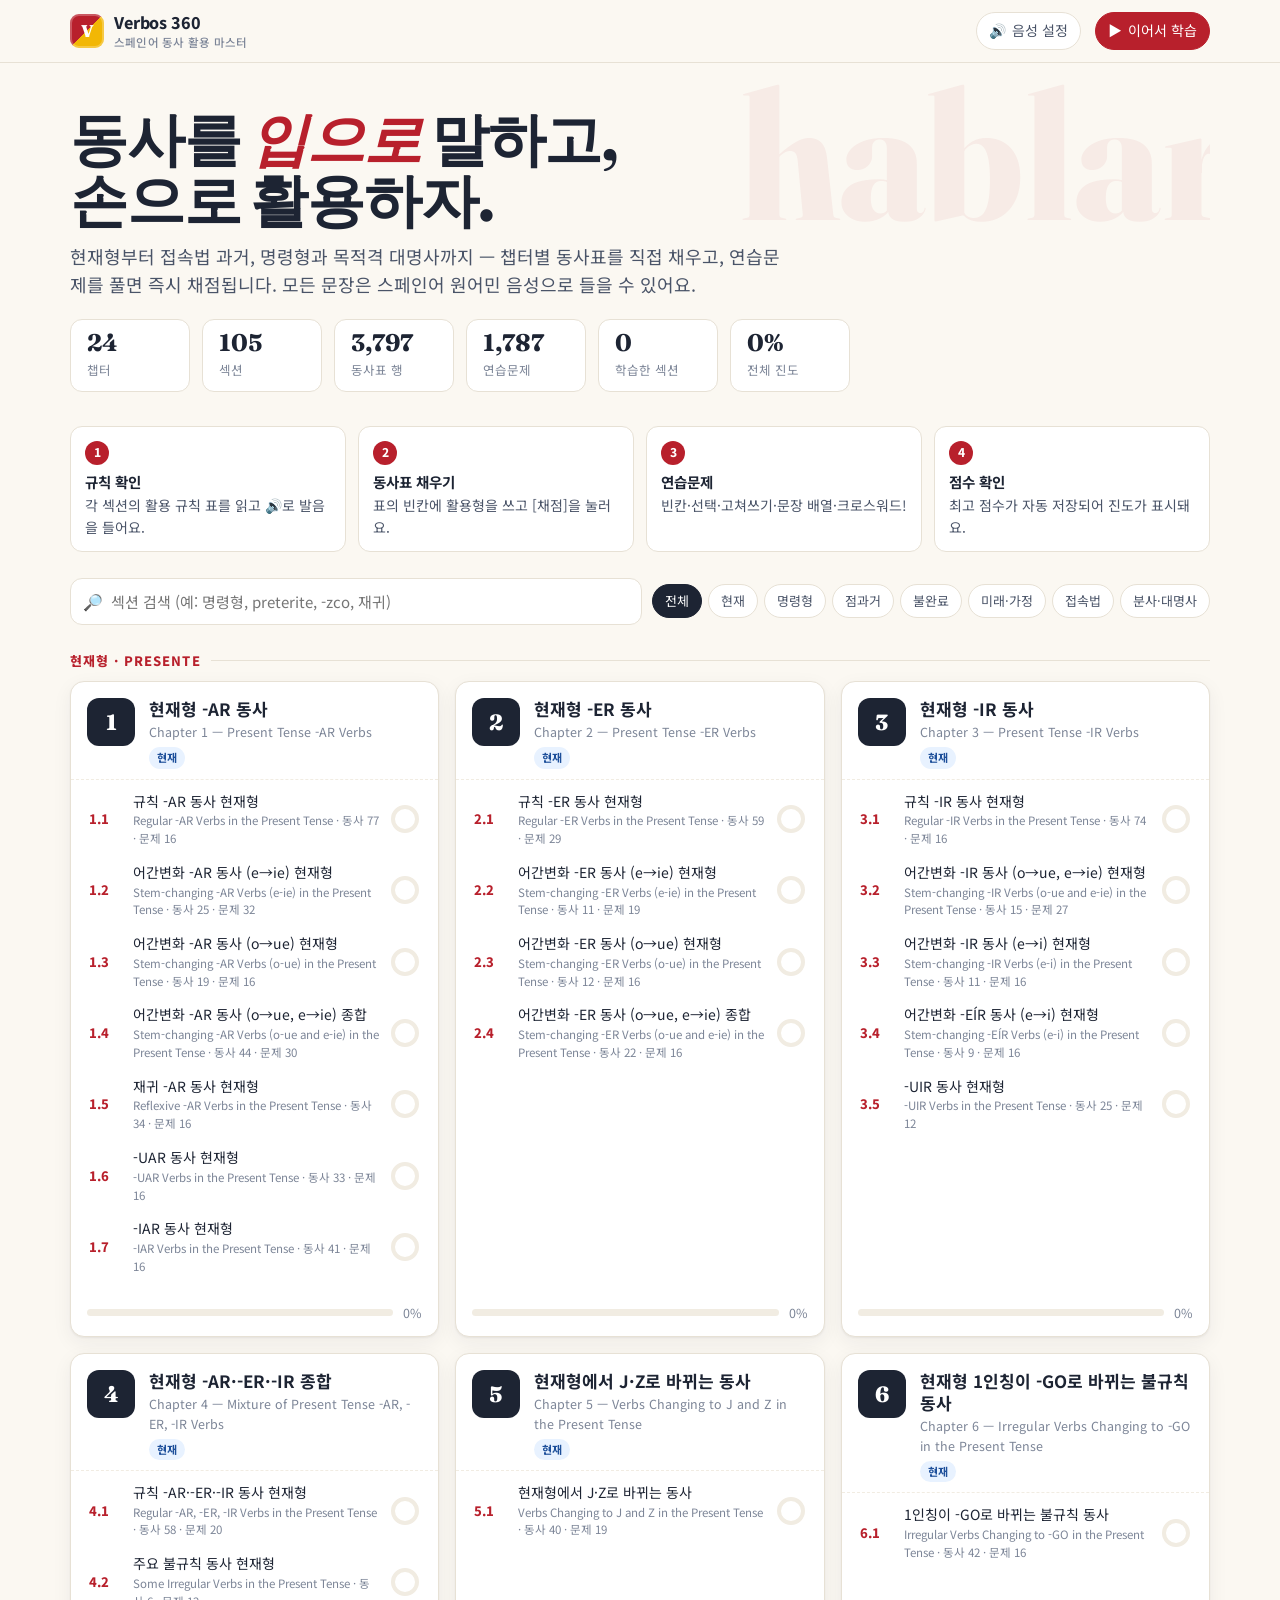
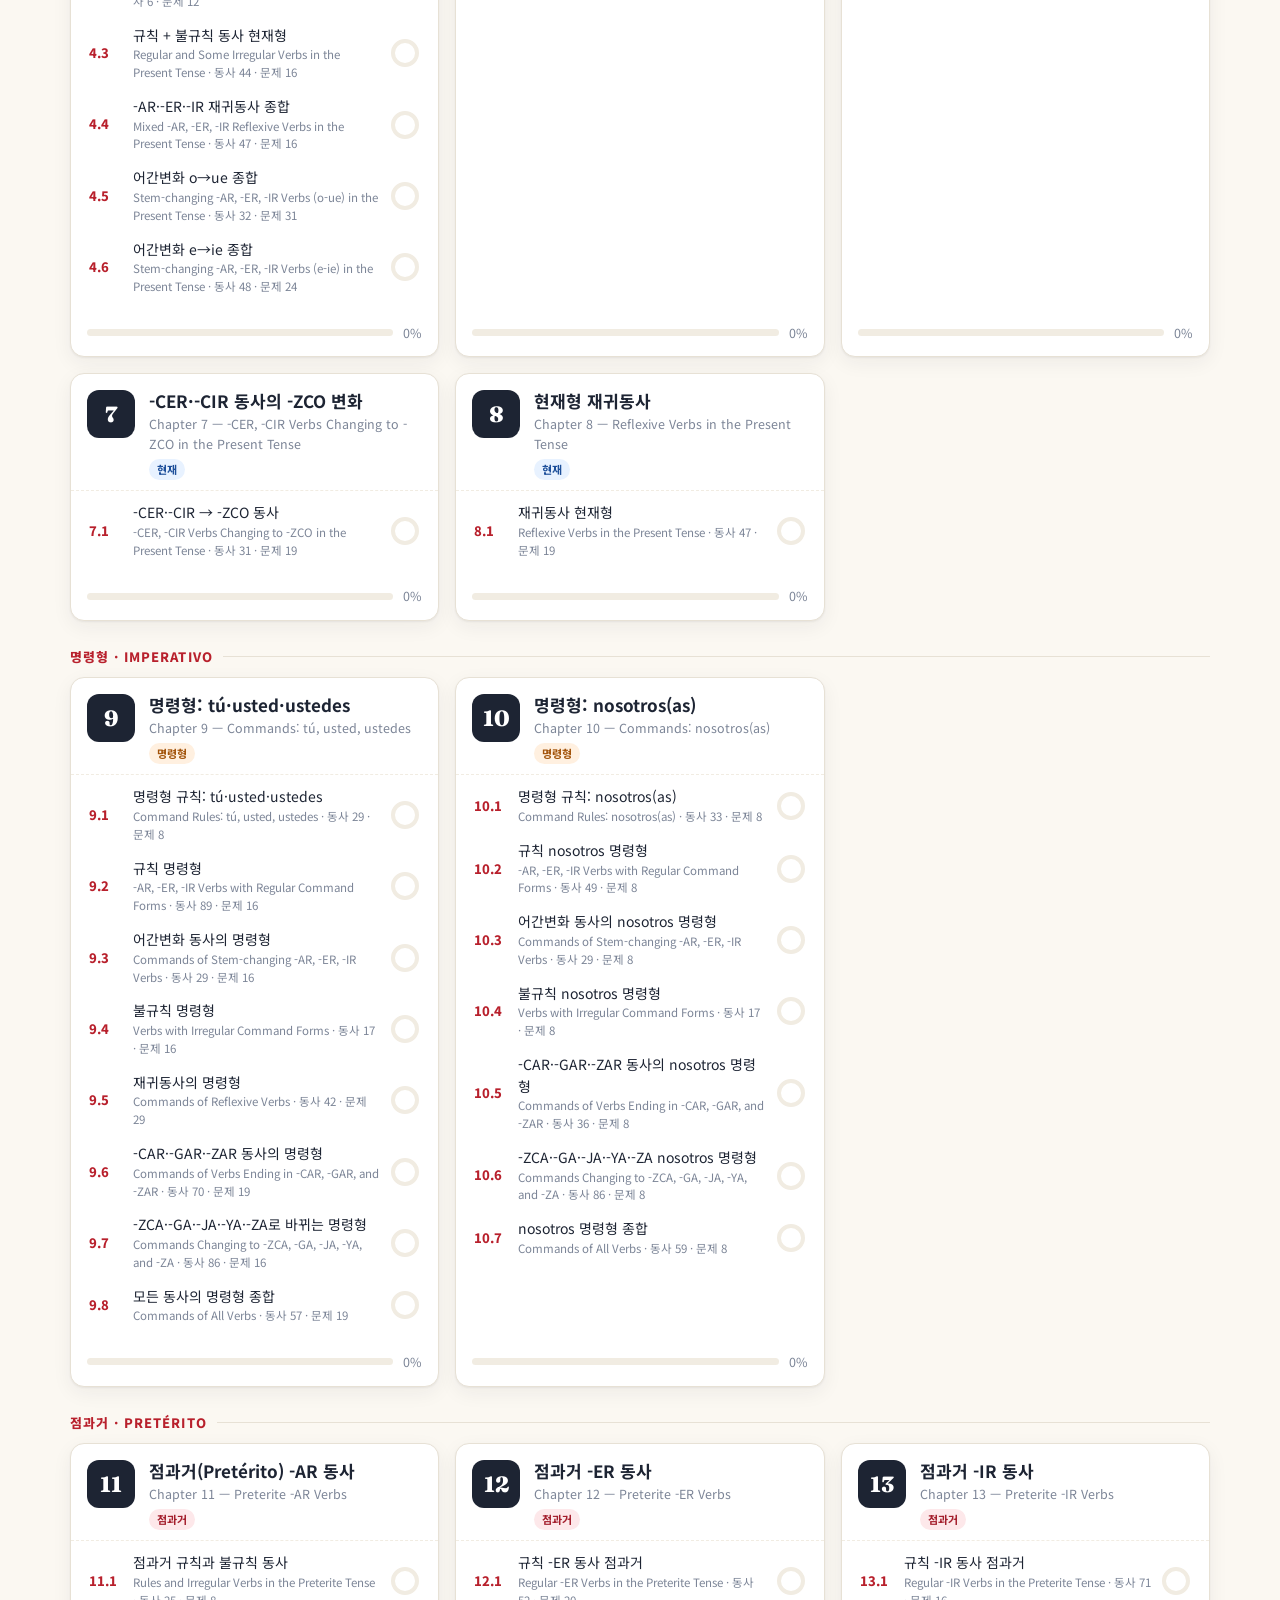
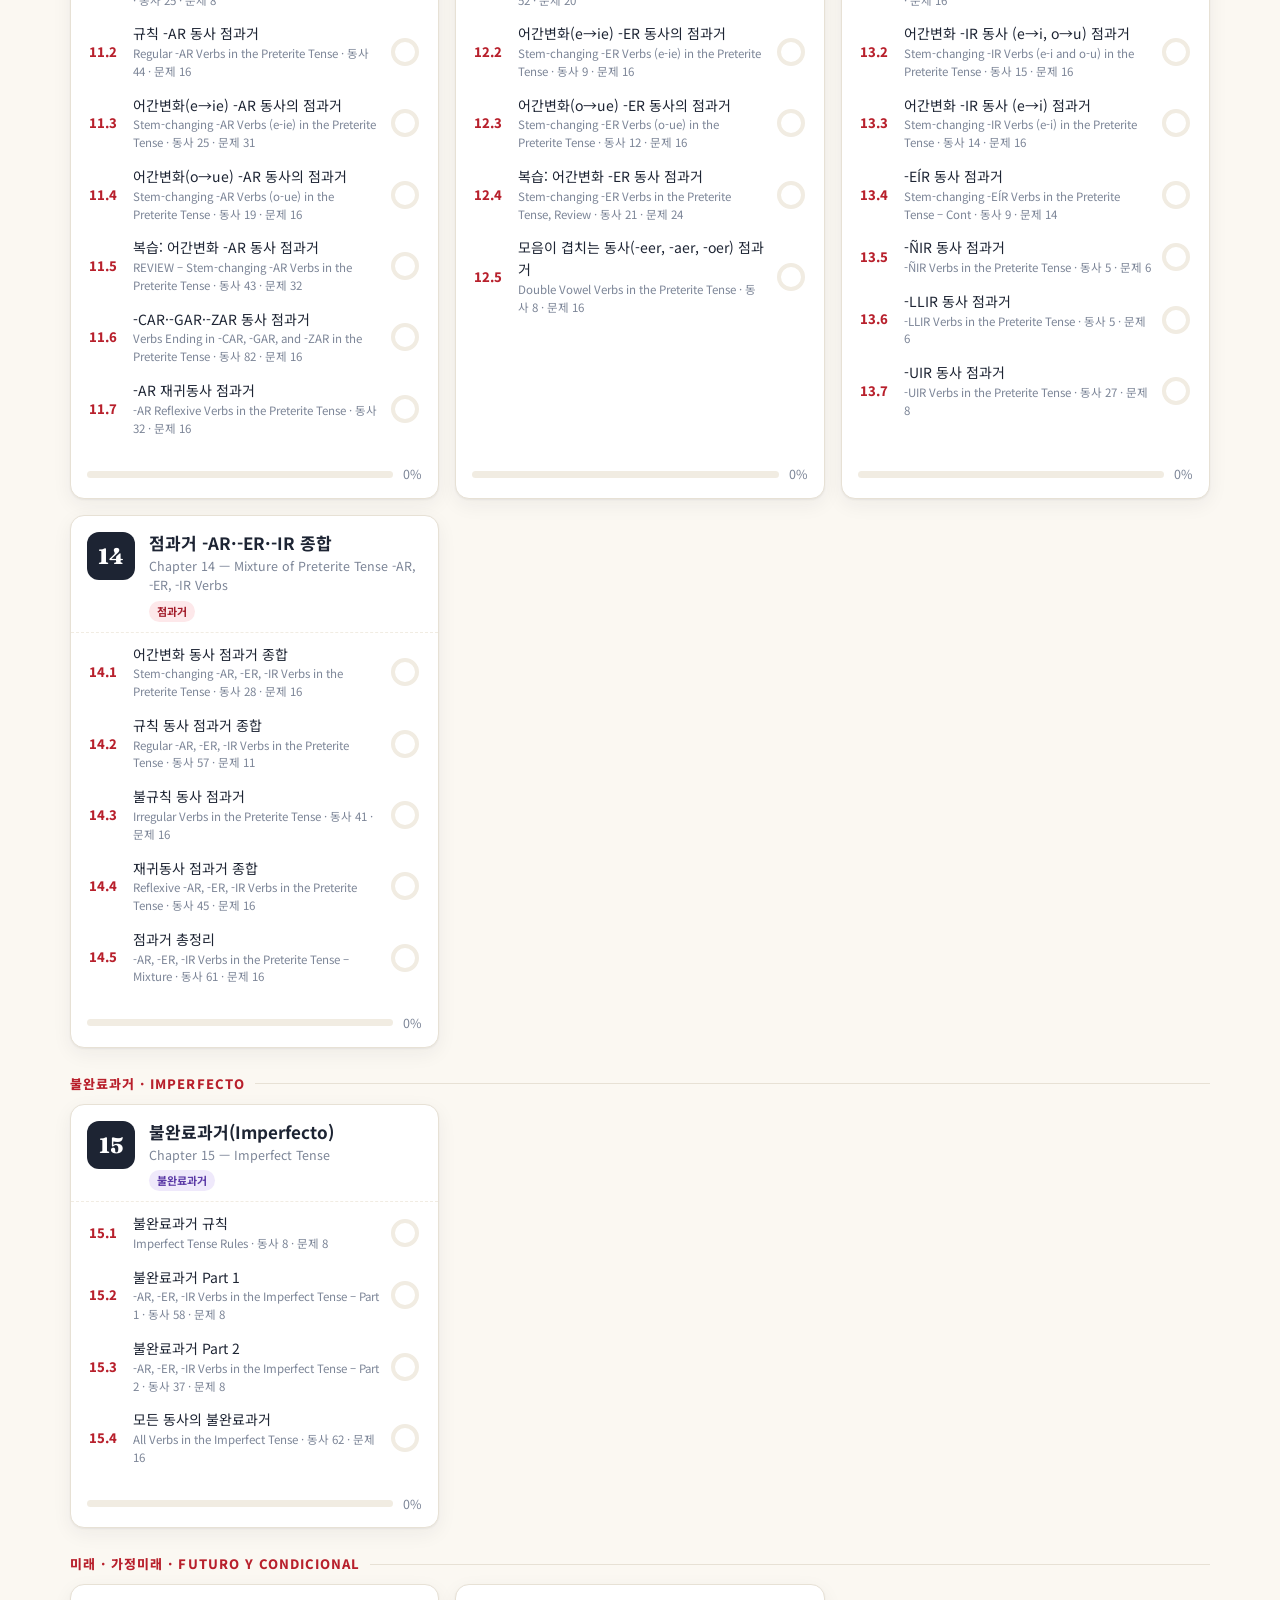
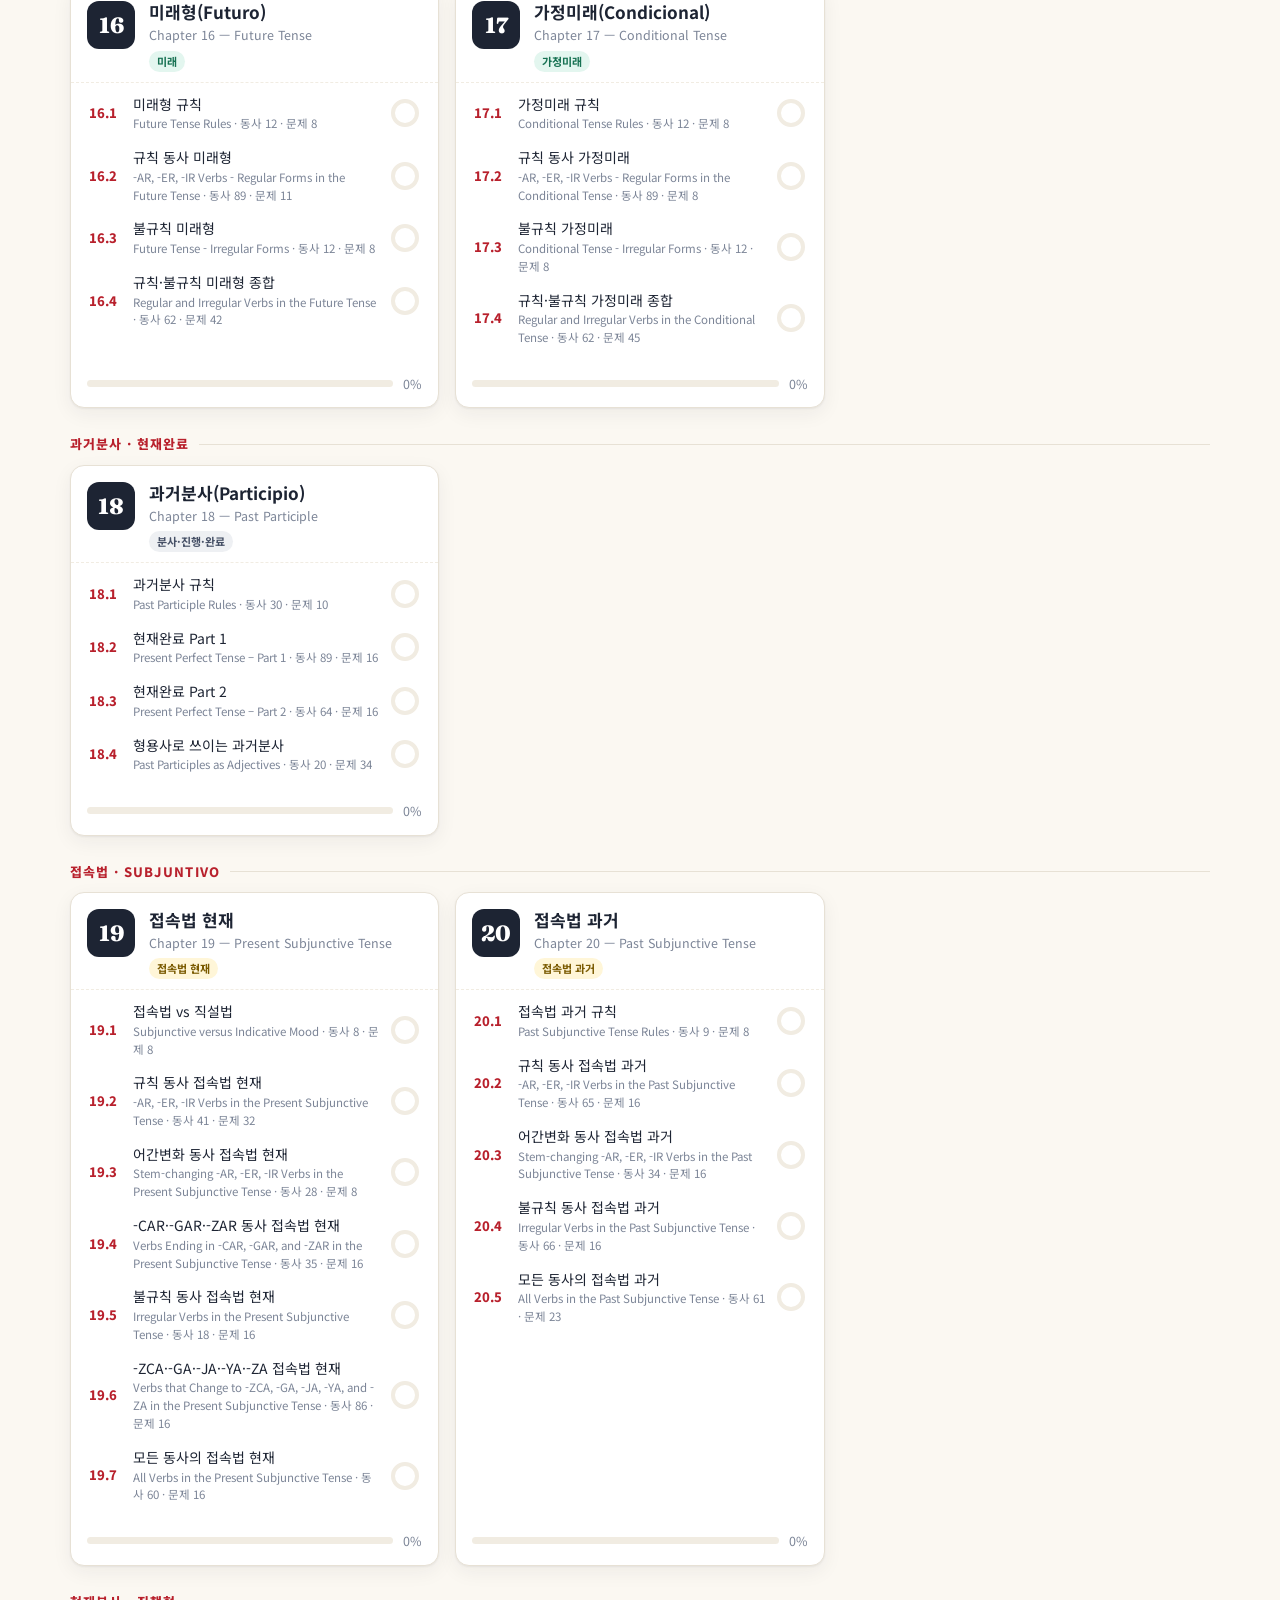
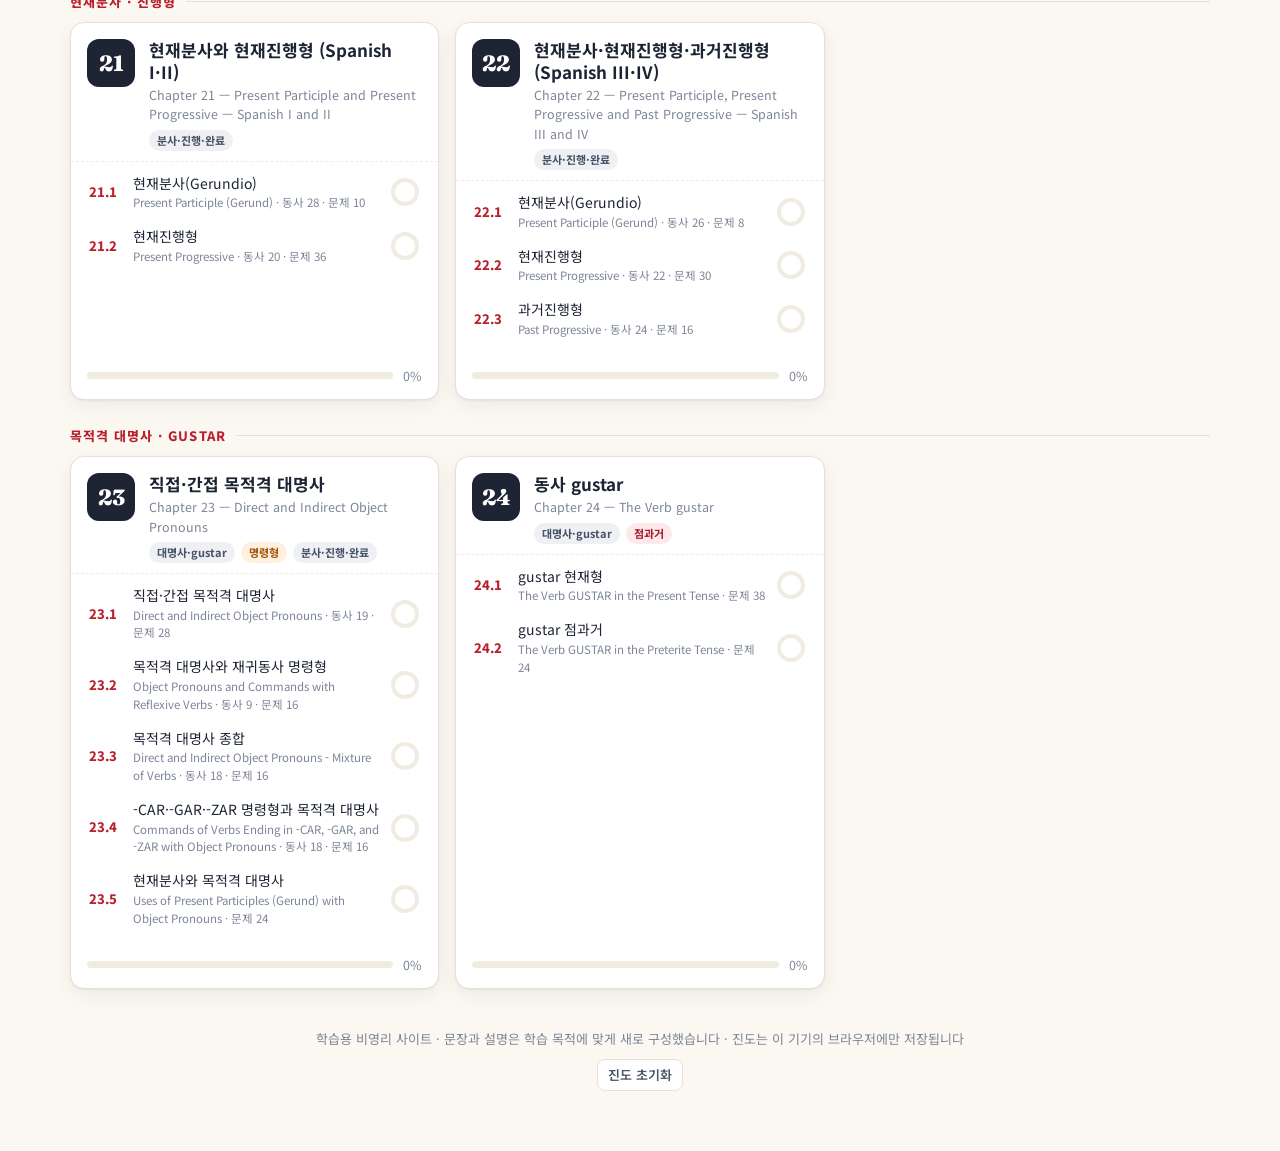
==== index.html @ cc218dba "Add Verbos 360: interactive Spanish verb conjugation site (24 chapters) Co-Authored-By: Claude Opus " ====
<!DOCTYPE html>
<html lang="ko">
<head>
<meta charset="utf-8">
<meta name="viewport" content="width=device-width, initial-scale=1">
<title>Verbos 360 · 스페인어 동사 활용 인터랙티브 학습</title>
<meta name="description" content="스페인어 동사 활용(현재·과거·미래·명령·접속법)을 24개 챕터, 105개 섹션의 동사표와 연습문제로 익히는 인터랙티브 학습 사이트">
<link rel="preconnect" href="https://fonts.googleapis.com">
<link rel="preconnect" href="https://fonts.gstatic.com" crossorigin>
<link href="https://fonts.googleapis.com/css2?family=Fraunces:ital,opsz,wght@0,9..144,600;0,9..144,800;1,9..144,700&family=Noto+Sans+KR:wght@400;500;700;800&display=swap" rel="stylesheet">
<link rel="icon" href="favicon.svg" type="image/svg+xml">
<link rel="stylesheet" href="css/style.css">
</head>
<body>
<header class="topbar">
  <div class="wrap">
    <a class="brand" href="index.html"><span class="brand-mark">V</span><span>Verbos 360<small>스페인어 동사 활용 마스터</small></span></a>
    <span class="spacer"></span>
    <button class="tb-btn" data-voice-toggle>🔊 <span class="lbl">음성 설정</span></button>
    <a class="tb-btn primary" id="continue" href="chapter.html?ch=1">▶ <span class="lbl">이어서 학습</span></a>
  </div>
</header>

<main class="wrap">
  <section class="hero">
    <div class="hero-deco">hablar</div>
    <h1>동사를 <em>입으로</em> 말하고,<br>손으로 활용하자.</h1>
    <p class="lead">현재형부터 접속법 과거, 명령형과 목적격 대명사까지 — 챕터별 동사표를 직접 채우고, 연습문제를 풀면 즉시 채점됩니다. 모든 문장은 스페인어 원어민 음성으로 들을 수 있어요.</p>
    <div class="hero-stats" id="stats"></div>
  </section>

  <div class="howto">
    <div><i>1</i><b>규칙 확인</b>각 섹션의 활용 규칙 표를 읽고 🔊로 발음을 들어요.</div>
    <div><i>2</i><b>동사표 채우기</b>표의 빈칸에 활용형을 쓰고 [채점]을 눌러요.</div>
    <div><i>3</i><b>연습문제</b>빈칸·선택·고쳐쓰기·문장 배열·크로스워드!</div>
    <div><i>4</i><b>점수 확인</b>최고 점수가 자동 저장되어 진도가 표시돼요.</div>
  </div>

  <div class="toolbar">
    <label class="search">🔎 <input id="q" placeholder="섹션 검색 (예: 명령형, preterite, -zco, 재귀)"></label>
    <div class="filter-chips" id="chips"></div>
  </div>

  <div id="chapters"></div>
</main>
<footer class="site">
  학습용 비영리 사이트 · 문장과 설명은 학습 목적에 맞게 새로 구성했습니다 · 진도는 이 기기의 브라우저에만 저장됩니다
  <br><button class="btn sm" id="reset" style="margin-top:10px">진도 초기화</button>
</footer>

<script src="data/book.js"></script>
<script src="js/common.js"></script>
<script src="js/index.js"></script>
</body>
</html>
---- css/style.css ----
:root{
  --rojo:#b8202c; --rojo-d:#8e1620; --oro:#f2b705; --oro-l:#fff4cf;
  --ink:#1d2433; --ink-2:#4a5468; --ink-3:#7c8597;
  --bg:#fbf8f2; --card:#ffffff; --line:#e7e1d5; --line-2:#f1ece2;
  --ok:#1f8a4c; --ok-bg:#e6f6ec; --bad:#c62f3a; --bad-bg:#fdeaec; --warn:#b26b00; --warn-bg:#fff3dc;
  --blue:#2457a6; --blue-bg:#e9f0fb;
  --r:14px; --shadow:0 1px 2px rgba(29,36,51,.06),0 6px 20px rgba(29,36,51,.06);
  --serif:"Fraunces","Noto Serif KR",Georgia,serif;
  --sans:"Pretendard","Noto Sans KR",system-ui,-apple-system,"Segoe UI",sans-serif;
}
*{box-sizing:border-box}
html{scroll-behavior:smooth}
body{margin:0;font-family:var(--sans);color:var(--ink);background:var(--bg);line-height:1.55;font-size:16px;-webkit-font-smoothing:antialiased}
a{color:inherit}
button{font:inherit;cursor:pointer}
input,select{font:inherit}
.wrap{max-width:1180px;margin:0 auto;padding:0 20px}

/* ---------- top bar ---------- */
.topbar{position:sticky;top:0;z-index:40;background:rgba(251,248,242,.92);backdrop-filter:blur(8px);border-bottom:1px solid var(--line)}
.topbar .wrap{display:flex;align-items:center;gap:14px;height:62px}
.brand{display:flex;align-items:center;gap:10px;text-decoration:none;font-weight:800;letter-spacing:-.01em}
.brand-mark{width:34px;height:34px;border-radius:9px;background:linear-gradient(135deg,var(--rojo) 0 50%,var(--oro) 50% 100%);display:grid;place-items:center;color:#fff;font-family:var(--serif);font-weight:800;font-size:17px;box-shadow:inset 0 0 0 2px rgba(255,255,255,.25)}
.brand small{display:block;font-weight:500;font-size:11.5px;color:var(--ink-3);letter-spacing:.02em}
.spacer{flex:1}
.tb-btn{display:inline-flex;align-items:center;gap:6px;border:1px solid var(--line);background:var(--card);padding:7px 12px;border-radius:999px;font-size:14px;color:var(--ink-2);text-decoration:none;white-space:nowrap}
.tb-btn:hover{border-color:var(--ink-3);color:var(--ink)}
.tb-btn.primary{background:var(--rojo);border-color:var(--rojo);color:#fff}
.tb-btn.primary:hover{background:var(--rojo-d)}

/* ---------- voice panel ---------- */
.voice-panel{position:fixed;right:16px;top:70px;z-index:60;width:min(380px,calc(100vw - 32px));background:var(--card);border:1px solid var(--line);border-radius:var(--r);box-shadow:0 18px 50px rgba(0,0,0,.18);padding:18px;display:none}
.voice-panel.open{display:block}
.voice-panel h3{margin:0 0 4px;font-size:16px}
.voice-panel p.note{margin:0 0 12px;font-size:13px;color:var(--ink-3)}
.voice-panel label{display:block;font-size:13px;font-weight:700;color:var(--ink-2);margin:12px 0 5px}
.voice-panel select,.voice-panel input[type=range]{width:100%}
.voice-panel select{padding:8px 10px;border:1px solid var(--line);border-radius:10px;background:#fff}
.seg{display:flex;gap:6px;flex-wrap:wrap}
.seg button{border:1px solid var(--line);background:#fff;border-radius:999px;padding:6px 12px;font-size:13px}
.seg button.on{background:var(--ink);border-color:var(--ink);color:#fff}
.voice-quality{font-size:12px;padding:8px 10px;border-radius:10px;margin-top:10px;background:var(--oro-l);color:#6b4e00}
.voice-quality.good{background:var(--ok-bg);color:var(--ok)}

/* ---------- hero ---------- */
.hero{padding:46px 0 26px;position:relative;overflow:hidden}
.hero h1{font-family:var(--serif);font-size:clamp(34px,5vw,58px);line-height:1.05;margin:0 0 12px;letter-spacing:-.02em;font-weight:800}
.hero h1 em{font-style:italic;color:var(--rojo)}
.hero p.lead{font-size:18px;color:var(--ink-2);max-width:720px;margin:0 0 20px}
.hero-stats{display:flex;gap:12px;flex-wrap:wrap;margin:16px 0 0}
.stat{background:var(--card);border:1px solid var(--line);border-radius:12px;padding:10px 16px;min-width:120px}
.stat b{display:block;font-size:24px;font-family:var(--serif);line-height:1.1}
.stat span{font-size:12.5px;color:var(--ink-3)}
.hero-deco{position:absolute;right:-30px;top:20px;font-family:var(--serif);font-size:180px;font-weight:800;color:rgba(184,32,44,.06);line-height:.8;pointer-events:none;user-select:none;white-space:nowrap}

.howto{display:grid;grid-template-columns:repeat(4,1fr);gap:12px;margin:8px 0 26px}
.howto div{background:var(--card);border:1px solid var(--line);border-radius:12px;padding:14px 14px 12px;font-size:14px;color:var(--ink-2)}
.howto b{display:block;color:var(--ink);font-size:14.5px;margin-bottom:2px}
.howto i{font-style:normal;display:inline-grid;place-items:center;width:24px;height:24px;border-radius:50%;background:var(--rojo);color:#fff;font-size:12px;font-weight:800;margin-bottom:6px}

.toolbar{display:flex;gap:10px;align-items:center;flex-wrap:wrap;margin:6px 0 16px}
.search{flex:1;min-width:220px;display:flex;align-items:center;gap:8px;background:var(--card);border:1px solid var(--line);border-radius:12px;padding:0 12px}
.search input{border:0;outline:0;background:transparent;padding:11px 0;width:100%;font-size:15px}
.filter-chips{display:flex;gap:6px;flex-wrap:wrap}
.chip{border:1px solid var(--line);background:var(--card);border-radius:999px;padding:6px 12px;font-size:13px;color:var(--ink-2)}
.chip.on{background:var(--ink);color:#fff;border-color:var(--ink)}

.group-title{font-size:13px;font-weight:800;letter-spacing:.08em;text-transform:uppercase;color:var(--rojo);margin:26px 0 10px;display:flex;align-items:center;gap:10px}
.group-title::after{content:"";flex:1;height:1px;background:var(--line)}
.chapters{display:grid;grid-template-columns:repeat(auto-fill,minmax(340px,1fr));gap:16px}
.ch-card{background:var(--card);border:1px solid var(--line);border-radius:var(--r);box-shadow:var(--shadow);display:flex;flex-direction:column;overflow:hidden;transition:transform .15s,box-shadow .15s}
.ch-card:hover{transform:translateY(-2px);box-shadow:0 2px 4px rgba(29,36,51,.06),0 14px 30px rgba(29,36,51,.10)}
.ch-head{display:flex;gap:14px;padding:16px 16px 10px;text-decoration:none;align-items:flex-start}
.ch-num{flex:none;width:48px;height:48px;border-radius:12px;background:var(--ink);color:#fff;display:grid;place-items:center;font-family:var(--serif);font-weight:800;font-size:22px}
.ch-head h3{margin:0;font-size:17px;line-height:1.3}
.ch-head .en{font-size:12.5px;color:var(--ink-3);margin-top:2px}
.ch-tags{display:flex;gap:6px;flex-wrap:wrap;margin-top:6px}
.tag{font-size:11px;font-weight:700;padding:2px 8px;border-radius:999px;background:var(--line-2);color:var(--ink-2)}
.tag.t-pres{background:#e8f2ff;color:#1d4f9a}.tag.t-cmd{background:#fff0e0;color:#a2530a}.tag.t-pret{background:#fde8ea;color:#a31d2b}
.tag.t-impf{background:#efe9fb;color:#5b3aa6}.tag.t-fut{background:#e3f6ef;color:#167152}.tag.t-subj{background:#fff6d8;color:#7a5a00}.tag.t-etc{background:#eef0f3;color:#465066}
.sec-list{list-style:none;margin:0;padding:4px 10px 10px;border-top:1px dashed var(--line-2)}
.sec-list li a{display:flex;align-items:center;gap:10px;padding:7px 8px;border-radius:9px;text-decoration:none;font-size:14px}
.sec-list li a:hover{background:var(--bg)}
.sec-id{flex:none;font-variant-numeric:tabular-nums;font-weight:800;color:var(--rojo);font-size:13px;width:34px}
.sec-t{flex:1;min-width:0}
.sec-meta{font-size:11.5px;color:var(--ink-3)}
.ring{flex:none;width:30px;height:30px}
.ch-foot{margin-top:auto;padding:10px 16px 14px;display:flex;align-items:center;gap:10px}
.bar{flex:1;height:7px;border-radius:9px;background:var(--line-2);overflow:hidden}
.bar i{display:block;height:100%;background:linear-gradient(90deg,var(--oro),var(--rojo));border-radius:9px}
.ch-foot span{font-size:12.5px;color:var(--ink-3);font-variant-numeric:tabular-nums}
footer.site{padding:40px 0 60px;color:var(--ink-3);font-size:13px;text-align:center}

/* ---------- chapter layout ---------- */
.layout{display:grid;grid-template-columns:270px 1fr;gap:26px;padding:22px 0 80px}
.sidenav{position:sticky;top:80px;align-self:start;max-height:calc(100vh - 100px);overflow:auto;background:var(--card);border:1px solid var(--line);border-radius:var(--r);padding:12px}
.sidenav .ch-label{font-size:12px;color:var(--ink-3);font-weight:700;letter-spacing:.06em;text-transform:uppercase;padding:4px 8px}
.sidenav h2{font-size:17px;margin:2px 8px 10px;line-height:1.3}
.sidenav a.s{display:flex;gap:8px;align-items:center;padding:8px;border-radius:10px;text-decoration:none;font-size:14px;color:var(--ink-2)}
.sidenav a.s:hover{background:var(--bg)}
.sidenav a.s.on{background:var(--ink);color:#fff}
.sidenav a.s.on .sec-id{color:var(--oro)}
.sidenav .pct{margin-left:auto;font-size:11px;font-weight:700;color:var(--ink-3)}
.sidenav a.s.on .pct{color:#cfd5e2}
.chap-nav{display:flex;gap:6px;margin-top:12px;padding-top:12px;border-top:1px solid var(--line-2)}
.chap-nav a{flex:1;text-align:center;font-size:13px;padding:8px;border-radius:10px;border:1px solid var(--line);text-decoration:none;color:var(--ink-2)}
.chap-nav a:hover{border-color:var(--ink-3)}
.chap-select{width:100%;padding:8px 10px;border:1px solid var(--line);border-radius:10px;margin-bottom:8px;background:#fff;font-size:14px}

.sec-header{margin:0 0 18px}
.sec-header .kicker{display:inline-flex;gap:8px;align-items:center;font-size:13px;font-weight:800;color:var(--rojo);letter-spacing:.04em}
.sec-header h1{font-family:var(--serif);font-size:clamp(26px,3.4vw,38px);line-height:1.15;margin:4px 0 4px;letter-spacing:-.01em}
.sec-header .en{color:var(--ink-3);font-size:15px}
.score-strip{display:flex;gap:10px;flex-wrap:wrap;margin-top:14px}
.score-pill{display:flex;align-items:center;gap:8px;background:var(--card);border:1px solid var(--line);border-radius:999px;padding:6px 14px;font-size:13.5px}
.score-pill b{font-family:var(--serif);font-size:18px}

.card{background:var(--card);border:1px solid var(--line);border-radius:var(--r);box-shadow:var(--shadow);margin:0 0 20px;overflow:hidden}
.card-h{display:flex;align-items:center;gap:12px;padding:14px 18px;border-bottom:1px solid var(--line-2)}
.card-h .badge{flex:none;width:32px;height:32px;border-radius:9px;display:grid;place-items:center;font-weight:800;background:var(--ink);color:#fff;font-size:14px}
.card-h .badge.rule{background:var(--oro);color:#4a3600}
.card-h .badge.grid{background:var(--blue)}
.card-h h2{margin:0;font-size:17px;line-height:1.3}
.card-h .sub{font-size:13px;color:var(--ink-3);margin-top:1px}
.card-h .right{margin-left:auto;display:flex;gap:8px;align-items:center}
.card-b{padding:16px 18px}
.card-f{display:flex;gap:8px;flex-wrap:wrap;align-items:center;padding:12px 18px;border-top:1px solid var(--line-2);background:#fcfbf8}
.result{margin-left:auto;font-weight:800;font-size:15px;padding:6px 14px;border-radius:999px;display:none}
.result.show{display:inline-block}
.result.great{background:var(--ok-bg);color:var(--ok)}
.result.mid{background:var(--warn-bg);color:var(--warn)}
.result.low{background:var(--bad-bg);color:var(--bad)}
.btn{border:1px solid var(--line);background:#fff;border-radius:10px;padding:8px 14px;font-size:14px;font-weight:600;color:var(--ink-2)}
.btn:hover{border-color:var(--ink-3);color:var(--ink)}
.btn.go{background:var(--rojo);border-color:var(--rojo);color:#fff}
.btn.go:hover{background:var(--rojo-d)}
.btn.soft{background:var(--blue-bg);border-color:#cfdcf3;color:var(--blue)}
.btn.sm{padding:5px 10px;font-size:13px;border-radius:8px}

/* rule */
.rule{font-size:15.5px}
.rule p{margin:0 0 10px}
.rule ul{margin:8px 0 0;padding-left:20px}
.rule li{margin:4px 0}
.rule table{border-collapse:separate;border-spacing:0;margin:6px 0 12px;min-width:min(520px,100%);border:1px solid var(--line);border-radius:12px;overflow:hidden}
.rule th,.rule td{padding:7px 14px;border-bottom:1px solid var(--line-2);text-align:left}
.rule tr:last-child td{border-bottom:0}
.rule th{background:var(--ink);color:#fff;font-size:13.5px;font-weight:700}
.rule td:not(:first-child){font-weight:600}
.rule td.say{cursor:pointer}
.rule td.say:hover{background:var(--oro-l)}
.rule b,.rule strong{color:var(--rojo)}
.rule .tblwrap{overflow-x:auto}

/* speak */
.spk{border:0;background:transparent;width:28px;height:28px;border-radius:50%;display:inline-grid;place-items:center;color:var(--blue);flex:none;vertical-align:middle;padding:0}
.spk:hover{background:var(--blue-bg)}
.spk svg{width:17px;height:17px}
.spk.playing{background:var(--blue);color:#fff}

/* grid */
.grid-tabs{display:flex;gap:6px;flex-wrap:wrap;margin-bottom:12px}
.grid-tabs button{border:1px solid var(--line);background:#fff;border-radius:999px;padding:5px 12px;font-size:13px}
.grid-tabs button.on{background:var(--blue);border-color:var(--blue);color:#fff}
.vgrid-wrap{overflow-x:auto;border:1px solid var(--line);border-radius:12px}
table.vgrid{border-collapse:collapse;width:100%;min-width:760px}
table.vgrid th{position:sticky;top:0;background:#f6f2ea;font-size:12.5px;font-weight:800;color:var(--ink-2);padding:9px 8px;text-align:left;border-bottom:1px solid var(--line)}
table.vgrid td{padding:5px 6px;border-bottom:1px solid var(--line-2)}
table.vgrid tr:last-child td{border-bottom:0}
table.vgrid td.vb{white-space:nowrap;font-weight:700;padding-left:10px}
table.vgrid td.vb .star{color:var(--rojo)}
table.vgrid tr.example td{background:var(--oro-l)}
.cell{width:100%;min-width:104px;border:1px solid var(--line);border-radius:8px;padding:6px 8px;font-size:14.5px;background:#fff;outline:none}
.cell:focus{border-color:var(--blue);box-shadow:0 0 0 3px rgba(36,87,166,.15)}
.cell.ok,.inp.ok{border-color:var(--ok);background:var(--ok-bg)}
.cell.bad,.inp.bad{border-color:var(--bad);background:var(--bad-bg)}
.cell.acc,.inp.acc{border-color:var(--warn);background:var(--warn-bg)}
.cell.na{background:repeating-linear-gradient(45deg,#f4f1ea,#f4f1ea 6px,#ece7dc 6px,#ece7dc 12px);border-style:dashed;color:var(--ink-3);text-align:center}
.fix-tip{display:block;font-size:12px;color:var(--bad);margin-top:2px;font-weight:600}
.fix-tip.acc{color:var(--warn)}

/* exercises */
ol.items{margin:0;padding:0;list-style:none;counter-reset:it}
ol.items>li{counter-increment:it;position:relative;padding:12px 0 12px 40px;border-bottom:1px dashed var(--line-2)}
ol.items>li:last-child{border-bottom:0}
ol.items>li::before{content:counter(it);position:absolute;left:0;top:12px;width:27px;height:27px;border-radius:50%;background:var(--line-2);color:var(--ink-2);font-weight:800;font-size:13px;display:grid;place-items:center}
ol.items>li.ok::before{background:var(--ok);color:#fff;content:"✓"}
ol.items>li.bad::before{background:var(--bad);color:#fff;content:"✗"}
.q{font-size:16px;line-height:1.9}
.inp{border:1px solid var(--line);border-bottom:2px solid var(--ink-3);border-radius:8px;padding:3px 8px;font-size:15.5px;min-width:130px;background:#fff;outline:none;margin:0 2px}
.inp:focus{border-color:var(--blue);box-shadow:0 0 0 3px rgba(36,87,166,.15)}
.inp.wide{width:100%;margin:6px 0 0}
.feedback{font-size:13.5px;margin-top:6px;display:none;align-items:center;gap:6px;flex-wrap:wrap}
.feedback.show{display:flex}
.feedback .ans{background:var(--ok-bg);color:var(--ok);padding:2px 10px;border-radius:8px;font-weight:700}
.feedback .warn{color:var(--warn);font-weight:700}
.opts{display:flex;gap:8px;flex-wrap:wrap;margin-top:6px}
.opt{border:1.5px solid var(--line);background:#fff;border-radius:10px;padding:7px 14px;font-size:15px}
.opt:hover{border-color:var(--ink-3)}
.opt.sel{border-color:var(--blue);background:var(--blue-bg);color:var(--blue);font-weight:700}
.opt.right{border-color:var(--ok);background:var(--ok-bg);color:var(--ok);font-weight:700}
.opt.wrong{border-color:var(--bad);background:var(--bad-bg);color:var(--bad);text-decoration:line-through}
.prompt-en{font-size:15px;color:var(--ink-2);font-style:italic}
.tiles{display:flex;gap:6px;flex-wrap:wrap;margin-top:8px;min-height:40px}
.tile{border:1px solid var(--line);background:#fff;border-radius:9px;padding:6px 11px;font-size:15px;box-shadow:0 1px 0 var(--line)}
.tile:hover{border-color:var(--blue)}
.tile.used{visibility:hidden}
.answer-line{min-height:44px;border:2px dashed var(--line);border-radius:10px;padding:6px;display:flex;gap:6px;flex-wrap:wrap;align-items:center;margin-top:8px;background:#fdfcf9}
.answer-line:empty::before{content:"단어를 눌러 이곳에 문장을 만드세요";color:var(--ink-3);font-size:13px;padding:0 6px}
.answer-line .tile{background:var(--blue-bg);border-color:#cfdcf3}
.match-row{display:flex;align-items:center;gap:10px;flex-wrap:wrap}
.match-row .l{font-weight:700;min-width:160px}
.match-row select{padding:7px 10px;border:1px solid var(--line);border-radius:9px;min-width:240px;background:#fff;font-size:14.5px}
.match-row select.ok{border-color:var(--ok);background:var(--ok-bg)}
.match-row select.bad{border-color:var(--bad);background:var(--bad-bg)}
.qa-q{font-weight:700;display:flex;align-items:center;gap:4px}
.qa-a{margin-top:4px;color:var(--ink-2)}

/* crossword */
.cw-wrap{display:flex;gap:22px;flex-wrap:wrap;align-items:flex-start}
.cw-grid{display:grid;gap:0;border:2px solid var(--ink);background:var(--ink);width:max-content;max-width:100%;overflow:auto}
.cw-cell{width:30px;height:30px;position:relative;background:#2c3446}
.cw-cell.l{background:#fff}
.cw-cell input{width:100%;height:100%;border:1px solid #d8d3c8;text-align:center;font-size:15px;font-weight:700;text-transform:lowercase;padding:0;outline:none;background:transparent}
.cw-cell input:focus{background:var(--oro-l)}
.cw-cell.ok input{background:var(--ok-bg);color:var(--ok)}
.cw-cell.bad input{background:var(--bad-bg);color:var(--bad)}
.cw-cell .n{position:absolute;left:2px;top:0;font-size:8.5px;font-weight:800;color:var(--ink-2);pointer-events:none}
.cw-clues{flex:1;min-width:240px;font-size:14px}
.cw-clues h4{margin:0 0 6px;font-size:13px;letter-spacing:.06em;text-transform:uppercase;color:var(--rojo)}
.cw-clues ol{margin:0 0 14px;padding-left:0;list-style:none}
.cw-clues li{padding:3px 0}
.cw-clues li b{display:inline-block;min-width:26px;color:var(--ink-3)}

/* accent keyboard */
.acc-kb{position:fixed;left:50%;bottom:14px;transform:translateX(-50%) translateY(140%);z-index:70;background:var(--ink);border-radius:14px;padding:7px;display:flex;gap:5px;box-shadow:0 10px 30px rgba(0,0,0,.25);transition:transform .2s}
.acc-kb.show{transform:translateX(-50%) translateY(0)}
.acc-kb button{width:38px;height:38px;border-radius:9px;border:0;background:#3a4357;color:#fff;font-size:18px;font-weight:600}
.acc-kb button:hover{background:var(--rojo)}

/* drill modal */
.modal-bg{position:fixed;inset:0;background:rgba(20,24,34,.55);z-index:80;display:none;align-items:center;justify-content:center;padding:18px}
.modal-bg.open{display:flex}
.modal{background:var(--card);border-radius:18px;width:min(520px,100%);padding:24px;box-shadow:0 30px 80px rgba(0,0,0,.3);position:relative}
.modal .x{position:absolute;right:14px;top:12px;border:0;background:transparent;font-size:24px;color:var(--ink-3)}
.drill-q{text-align:center;margin:10px 0 16px}
.drill-q .pr{font-size:15px;color:var(--ink-3)}
.drill-q .vb{font-family:var(--serif);font-size:38px;font-weight:800;line-height:1.1;margin:6px 0}
.drill-q .tn{display:inline-block;font-size:12px;font-weight:800;padding:3px 10px;border-radius:999px;background:var(--oro-l);color:#6b4e00}
.drill-in{width:100%;font-size:22px;text-align:center;padding:12px;border:2px solid var(--line);border-radius:12px;outline:none}
.drill-in:focus{border-color:var(--blue)}
.drill-fb{text-align:center;min-height:30px;margin:10px 0;font-weight:700}
.drill-stats{display:flex;justify-content:center;gap:18px;font-size:14px;color:var(--ink-2)}
.drill-stats b{font-family:var(--serif);font-size:20px;color:var(--ink)}

.empty-note{color:var(--ink-3);font-size:14px}
.legend{display:flex;gap:14px;flex-wrap:wrap;font-size:12.5px;color:var(--ink-3);margin:8px 0 0}
.legend span::before{content:"";display:inline-block;width:12px;height:12px;border-radius:3px;margin-right:5px;vertical-align:-2px}
.legend .l-ok::before{background:var(--ok-bg);border:1px solid var(--ok)}
.legend .l-acc::before{background:var(--warn-bg);border:1px solid var(--warn)}
.legend .l-bad::before{background:var(--bad-bg);border:1px solid var(--bad)}
.toast{position:fixed;left:50%;top:76px;transform:translateX(-50%);background:var(--ink);color:#fff;padding:10px 18px;border-radius:999px;font-size:14px;z-index:90;opacity:0;transition:opacity .2s;pointer-events:none}
.toast.show{opacity:1}

@media (max-width:900px){
  .layout{grid-template-columns:1fr}
  .sidenav{position:static;max-height:none}
  .howto{grid-template-columns:1fr 1fr}
  .hero-deco{display:none}
}
@media (max-width:560px){
  .howto{grid-template-columns:1fr}
  .chapters{grid-template-columns:1fr}
  .brand small{display:none}
  .tb-btn .lbl{display:none}
}
@media print{.topbar,.sidenav,.card-f,.acc-kb{display:none}.layout{display:block}}
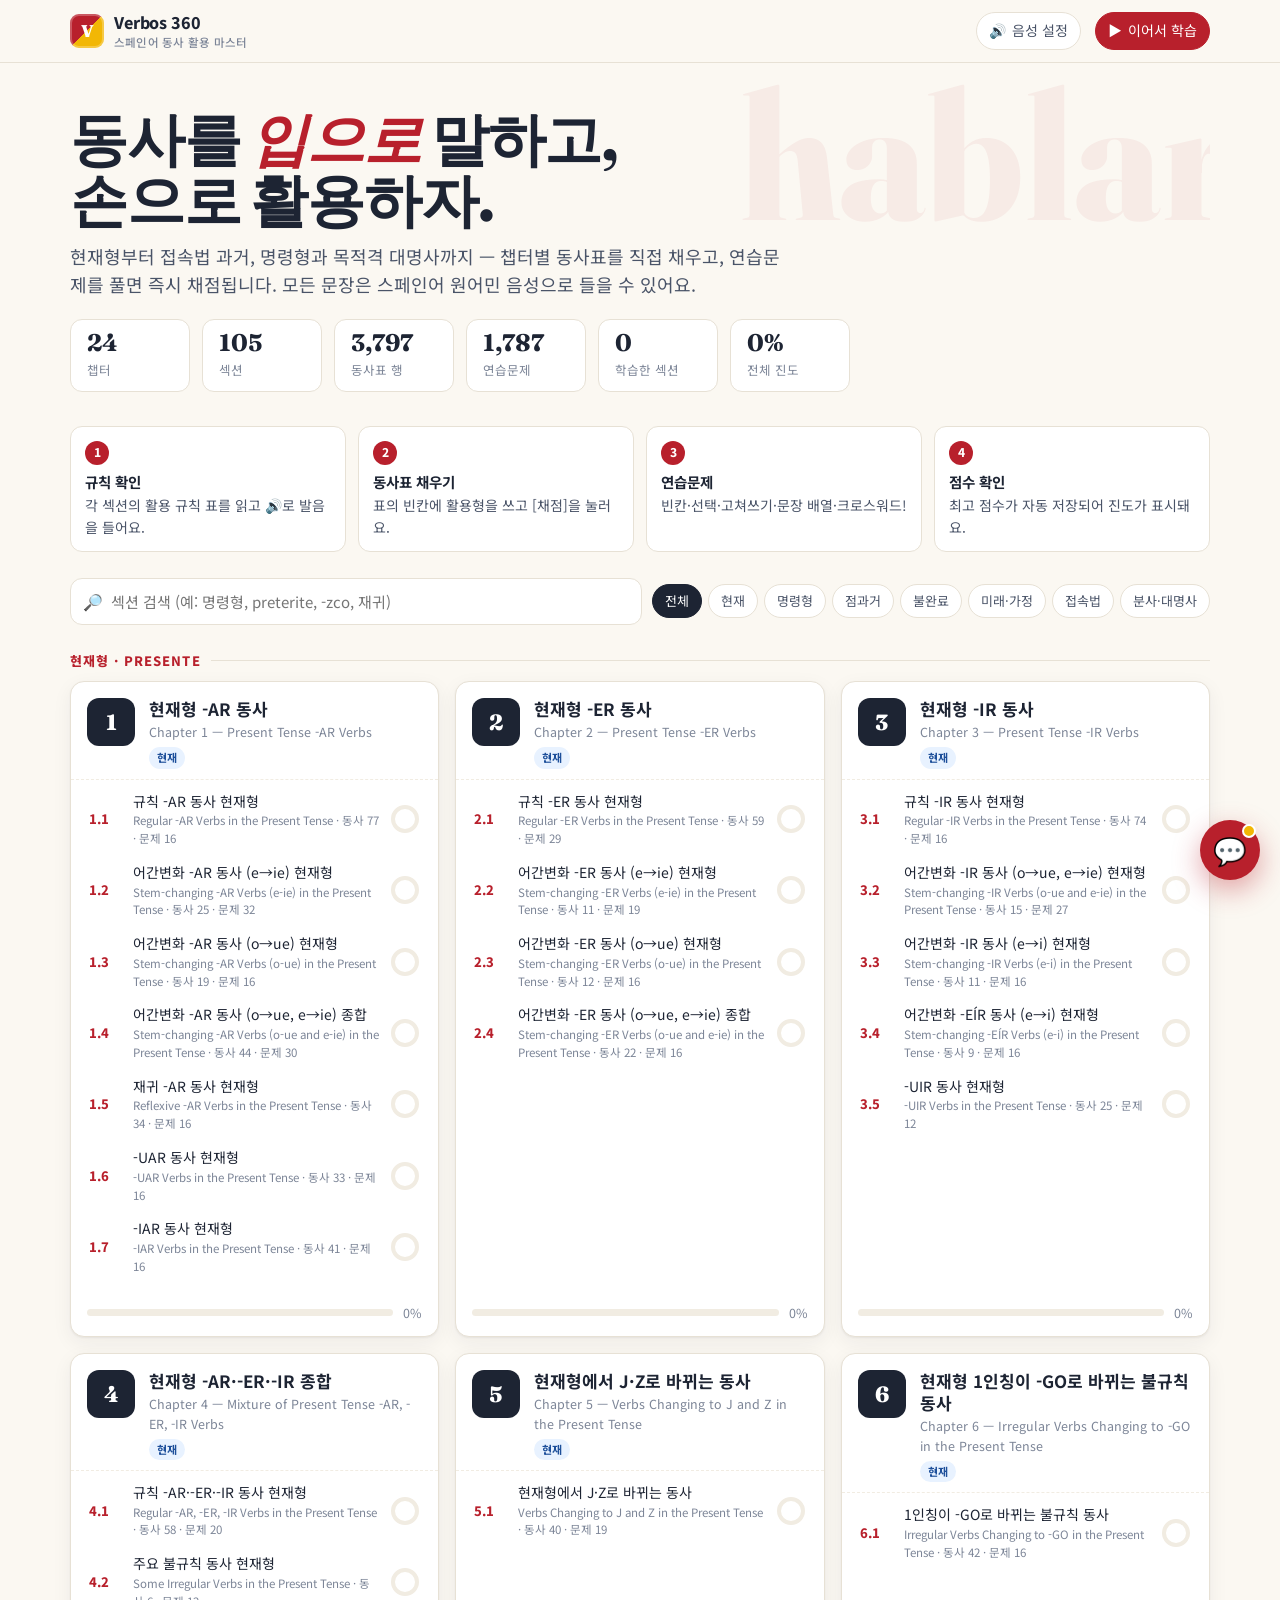
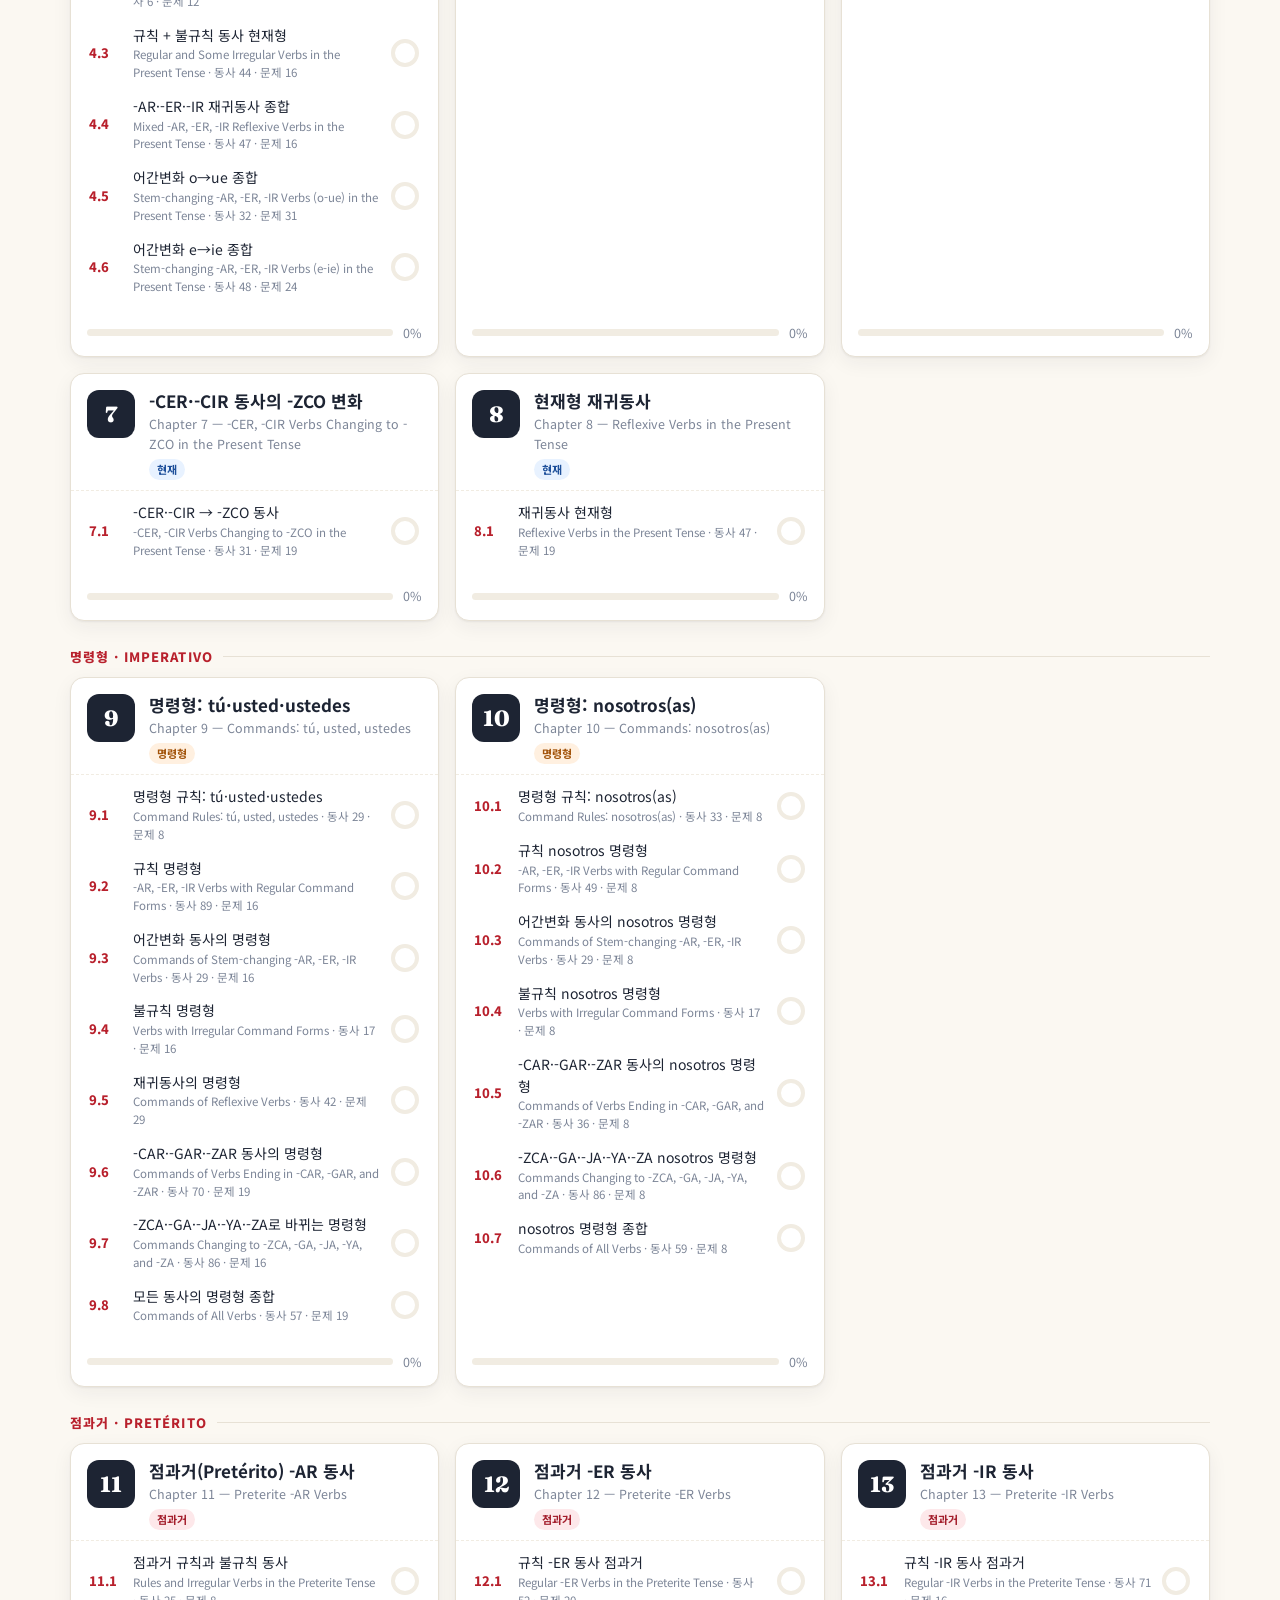
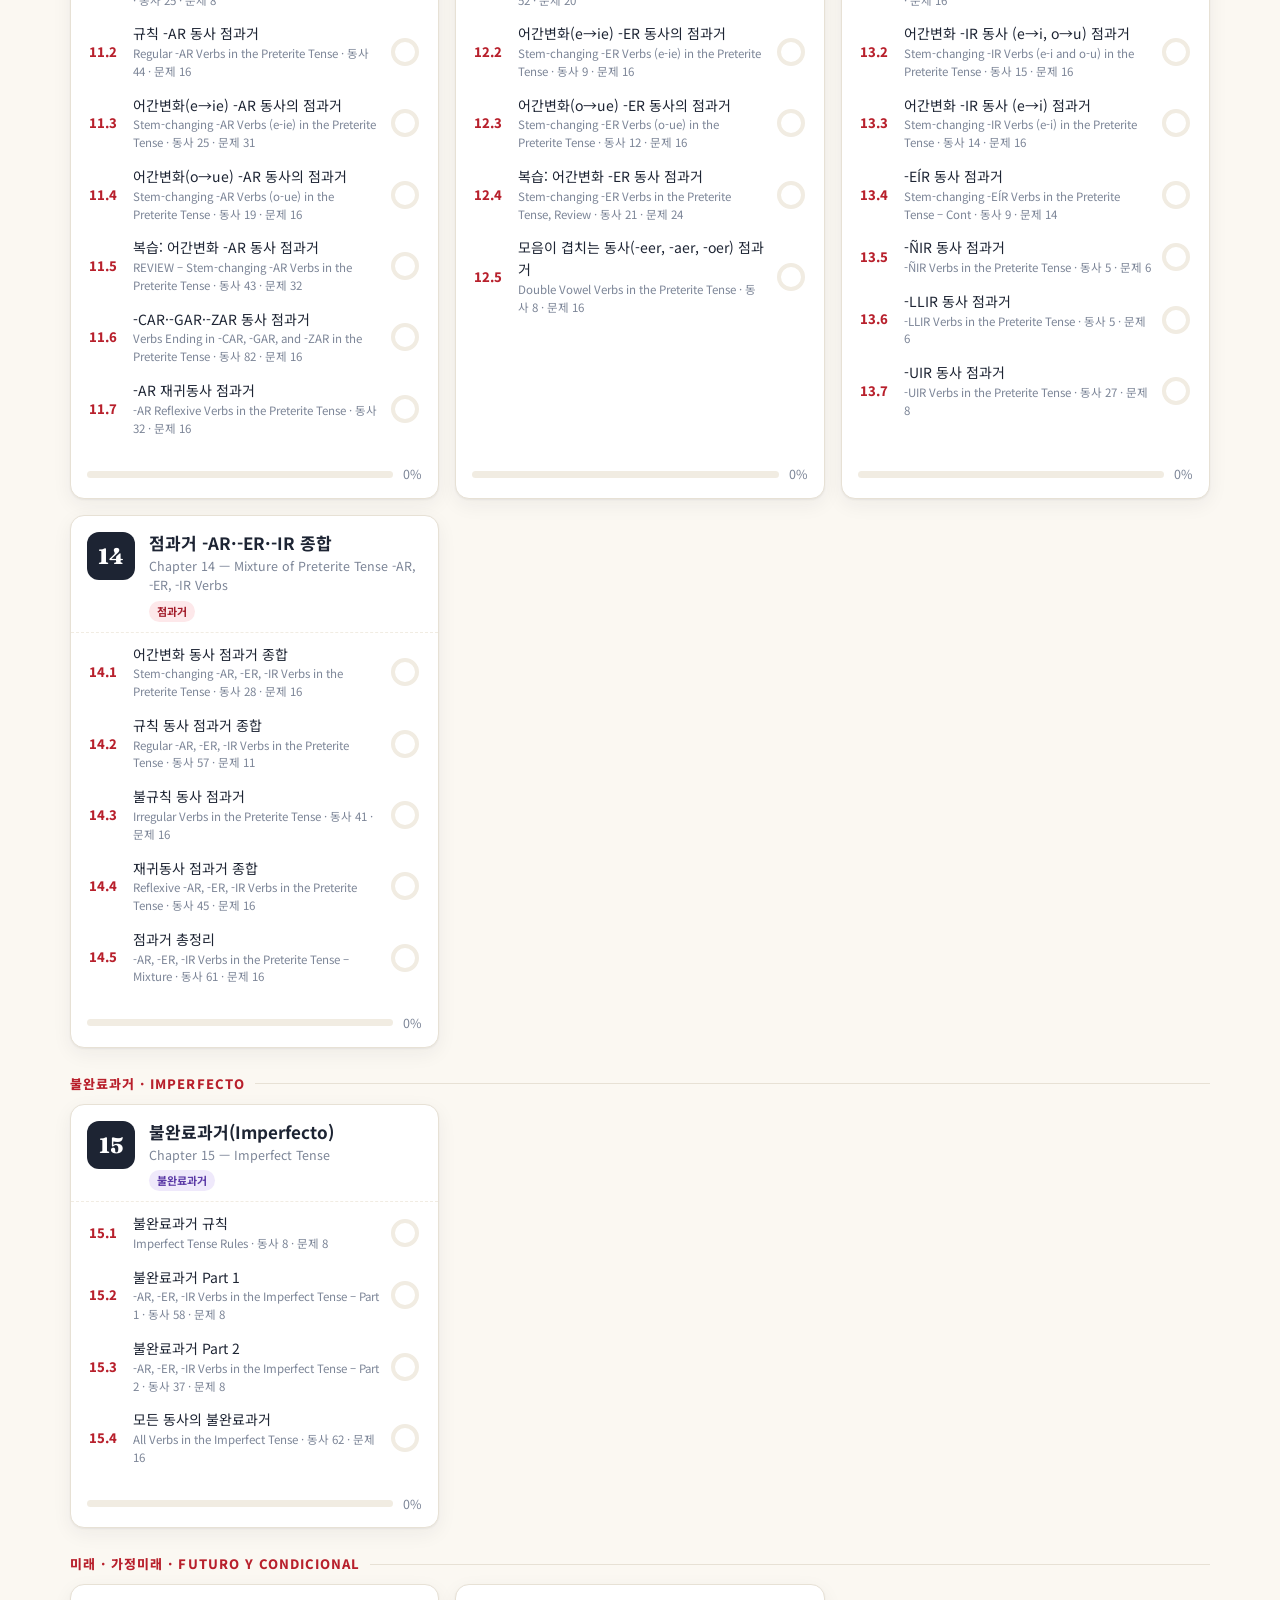
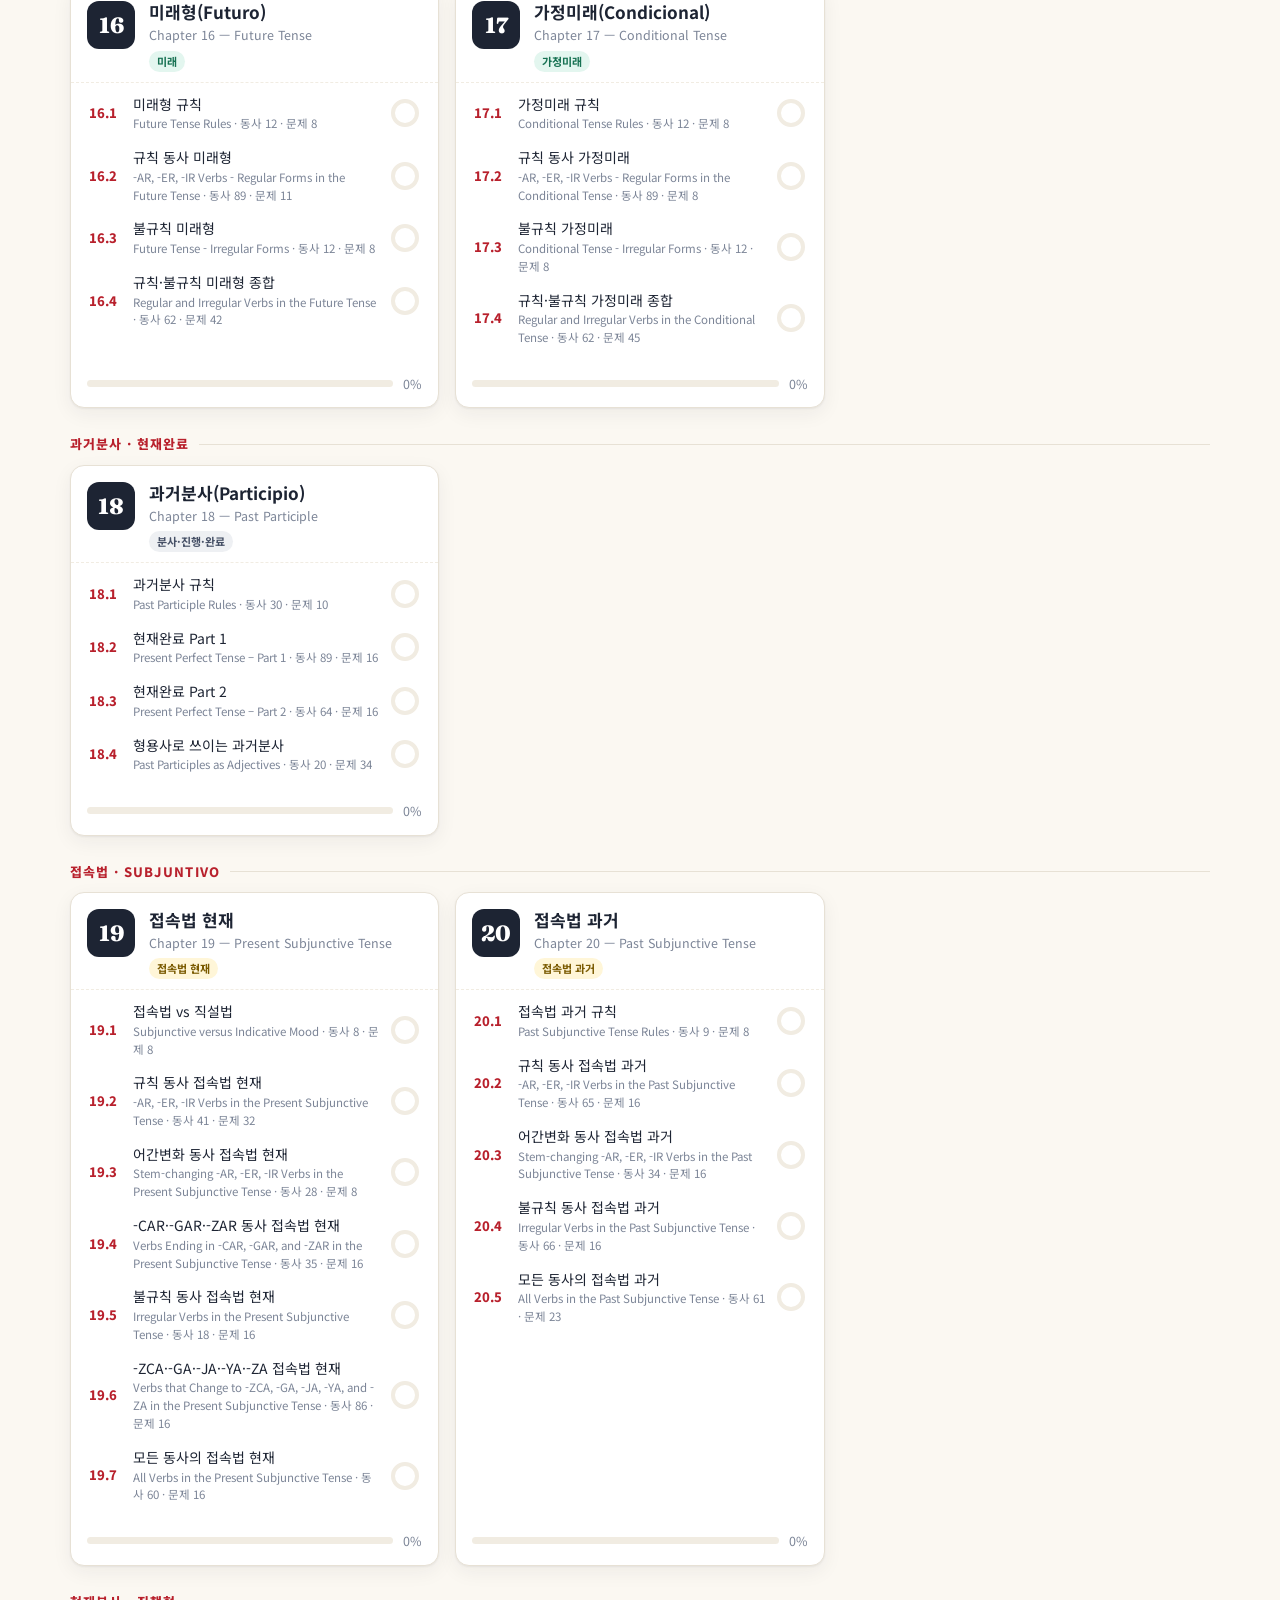
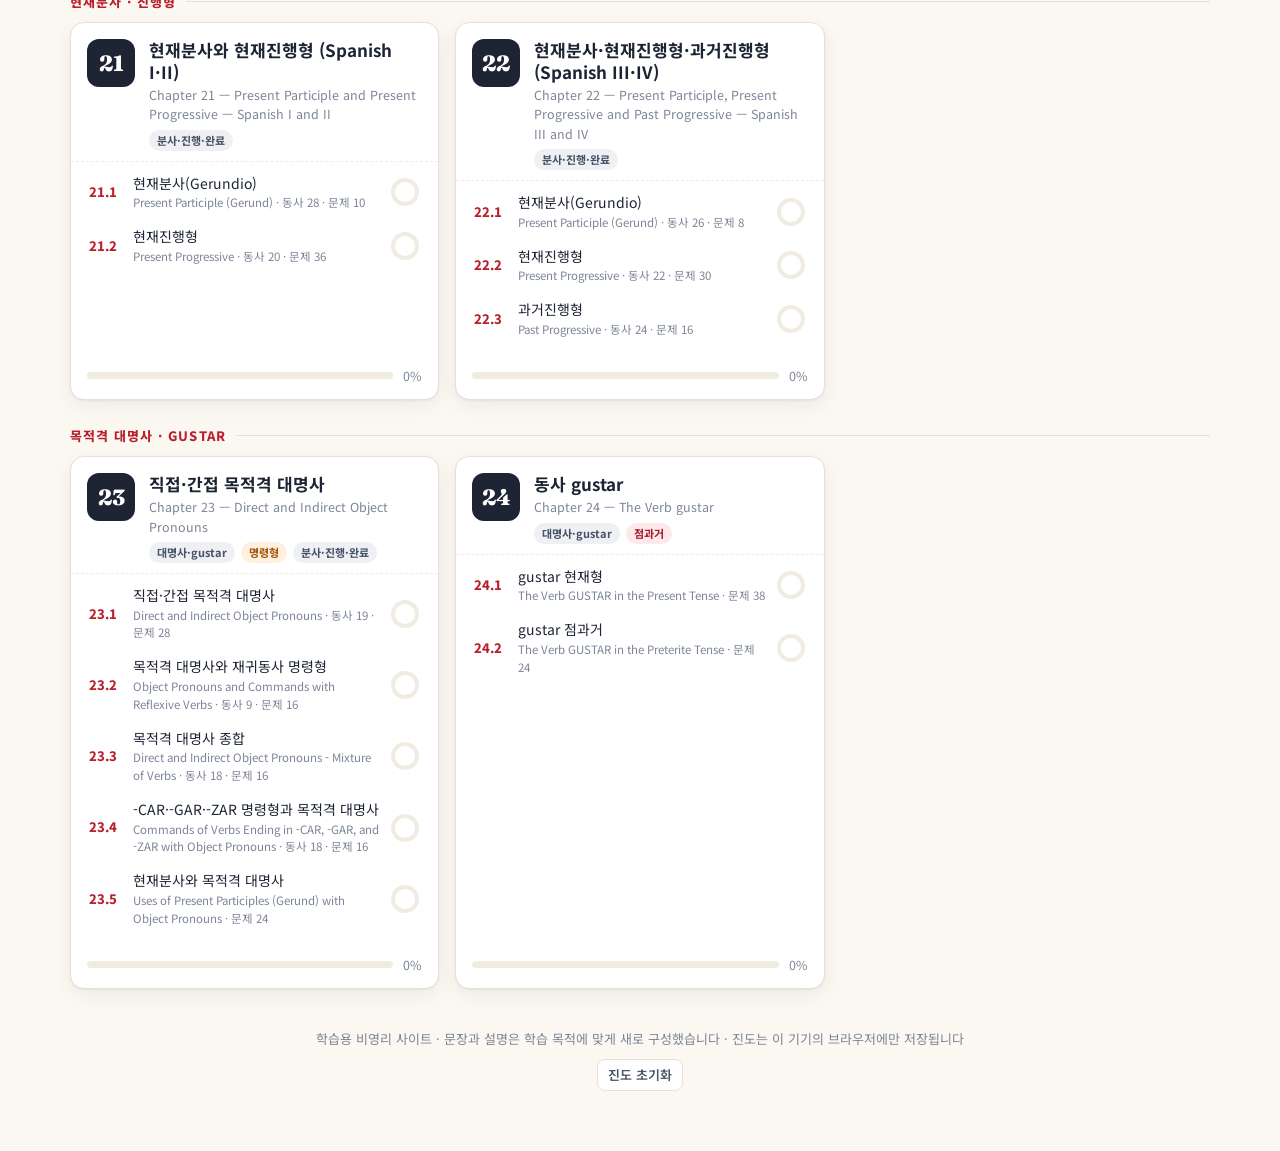
==== commit ba2bdbb7: "Add Profe Búho study chatbot (offline verb dictionary + optional AI mode via Worker) Co-Authored-By:" ====
--- a/index.html
+++ b/index.html
@@ -50,6 +50,8 @@
 
 <script src="data/book.js"></script>
 <script src="js/common.js"></script>
+<script src="js/config.js"></script>
+<script src="js/chatbot.js" defer></script>
 <script src="js/index.js"></script>
 </body>
 </html>
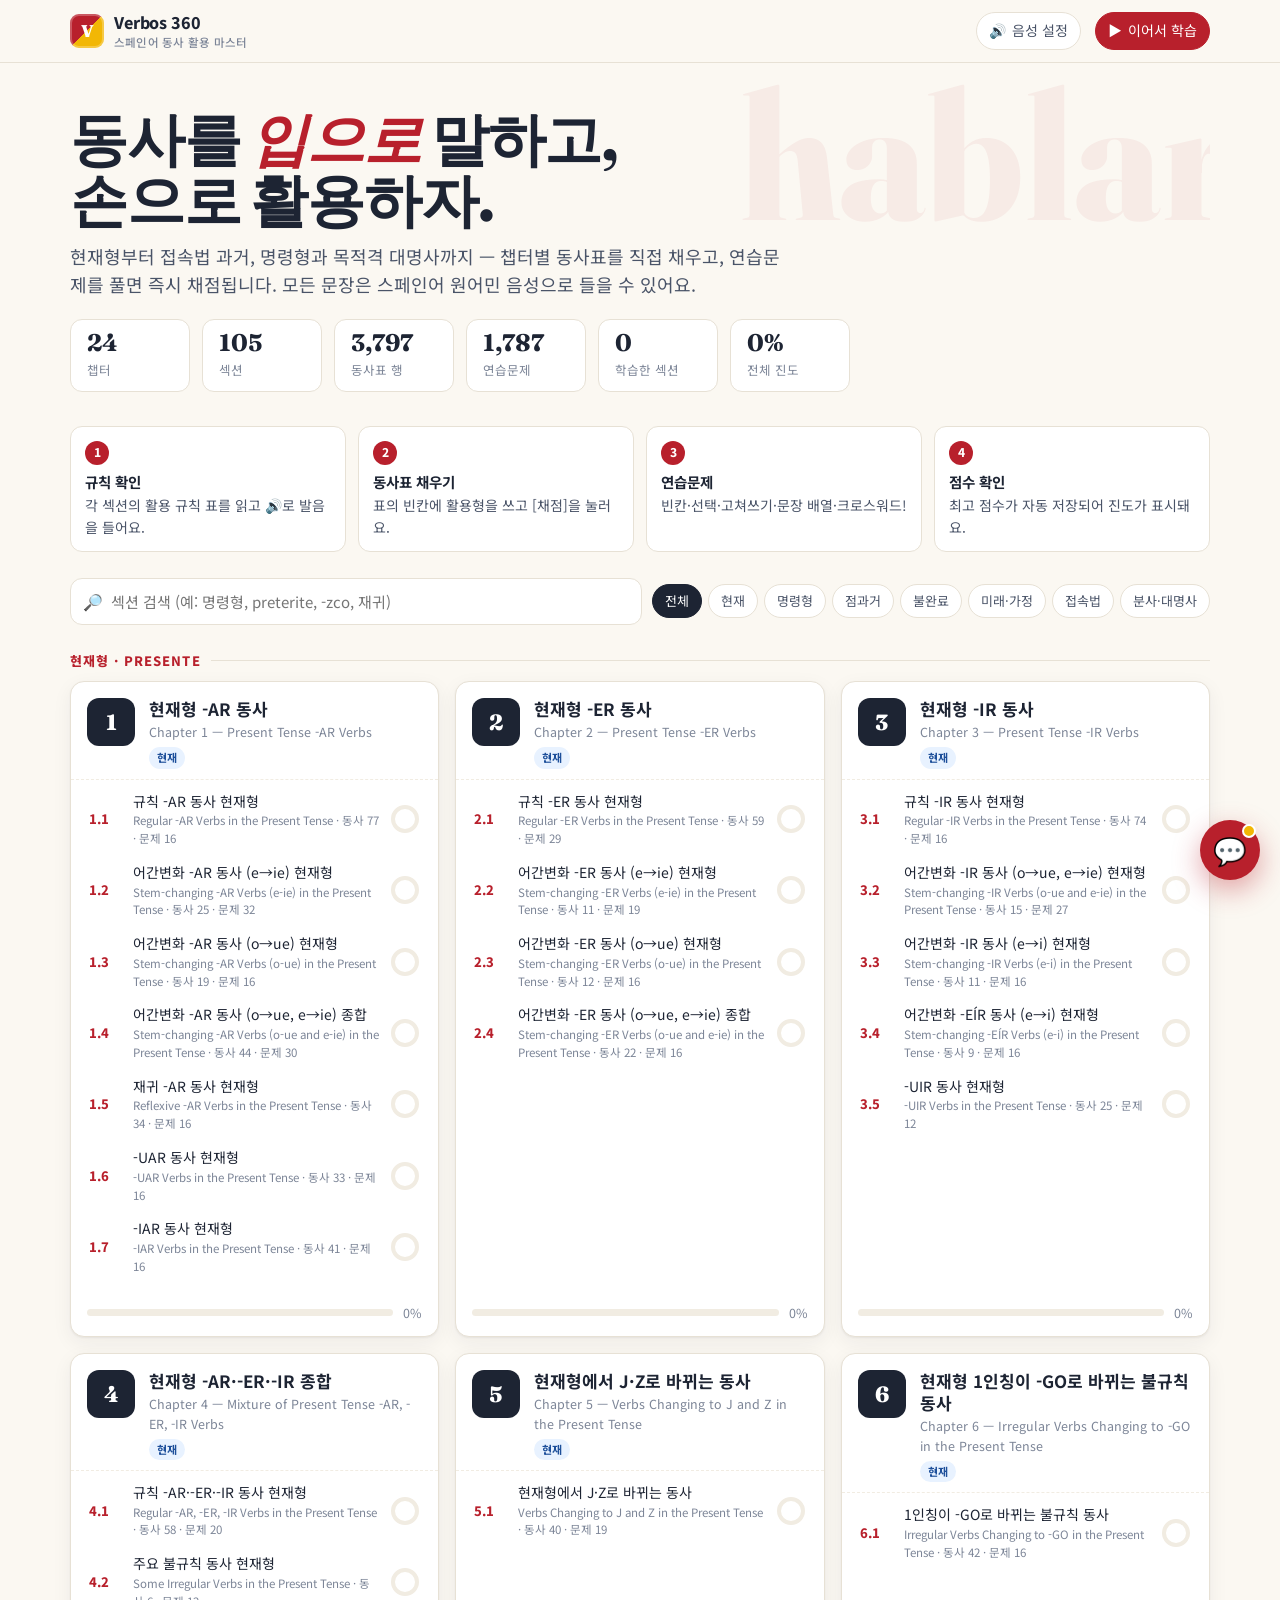
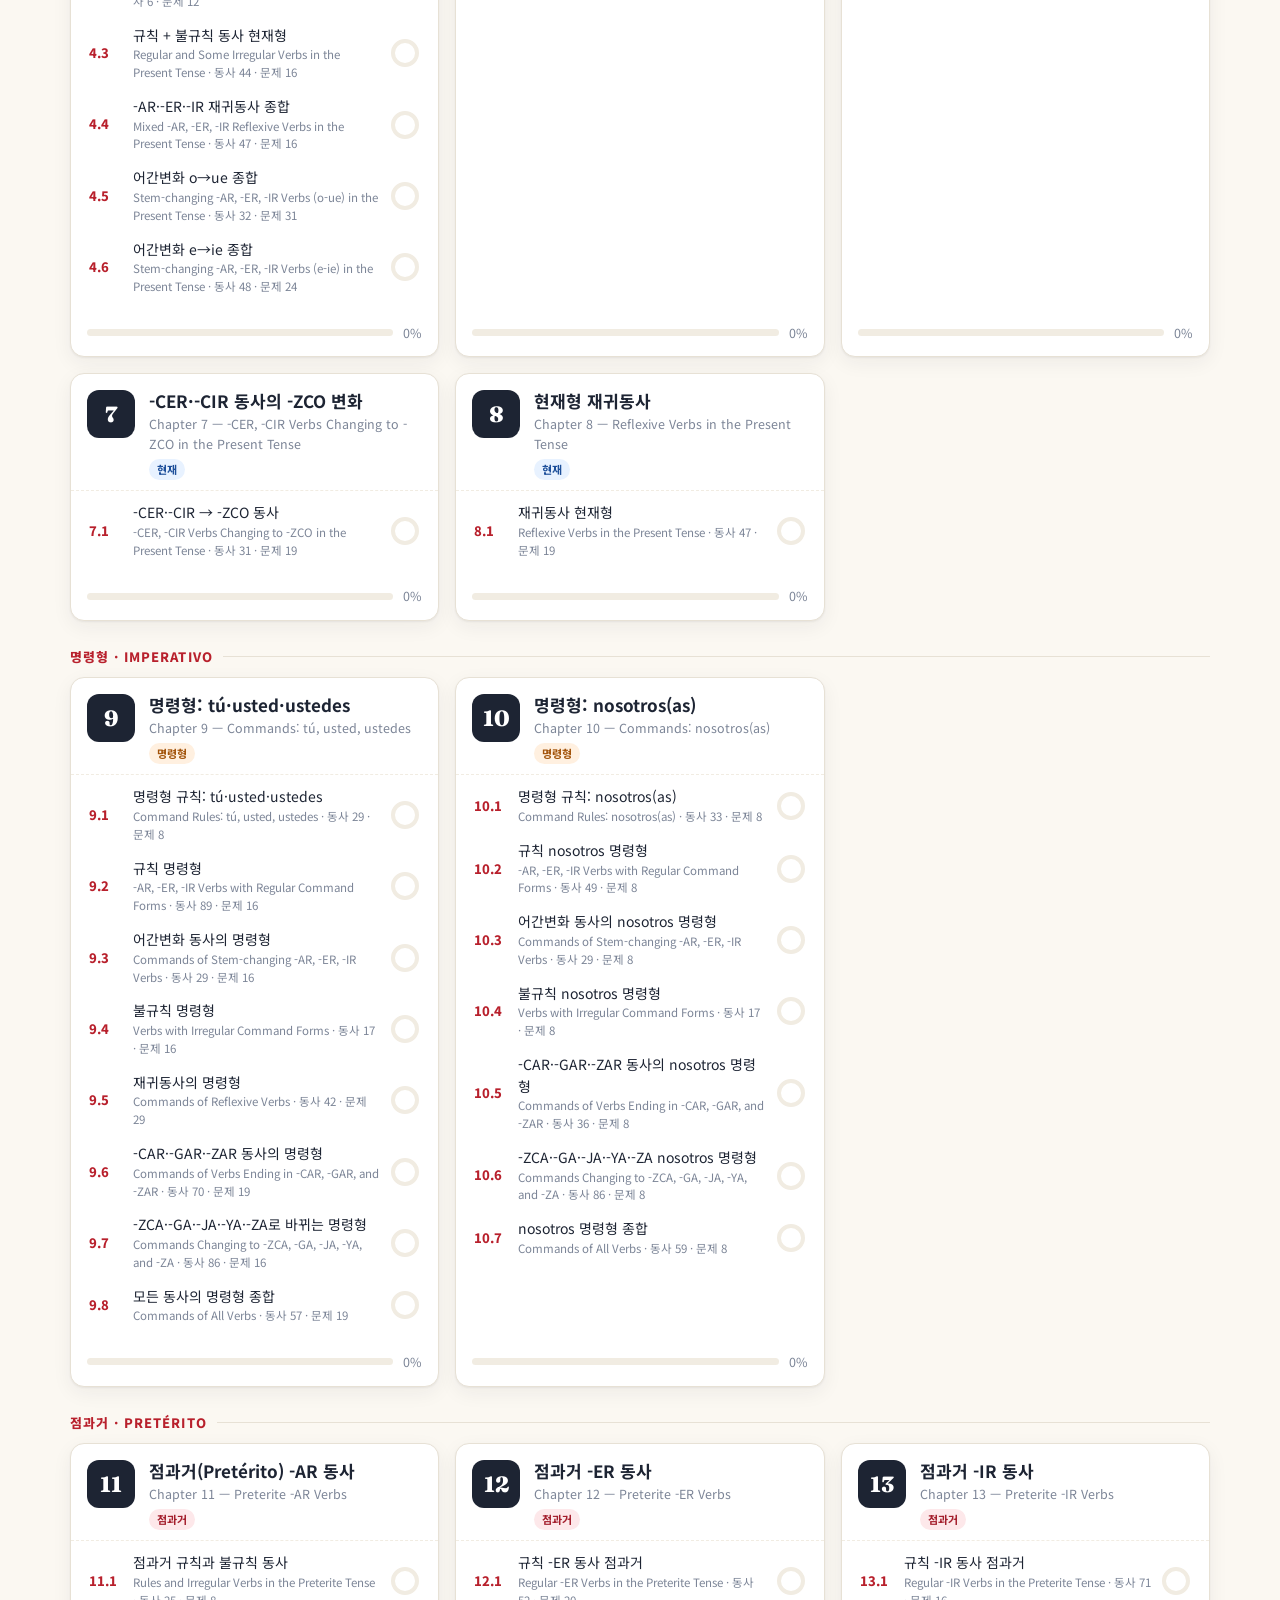
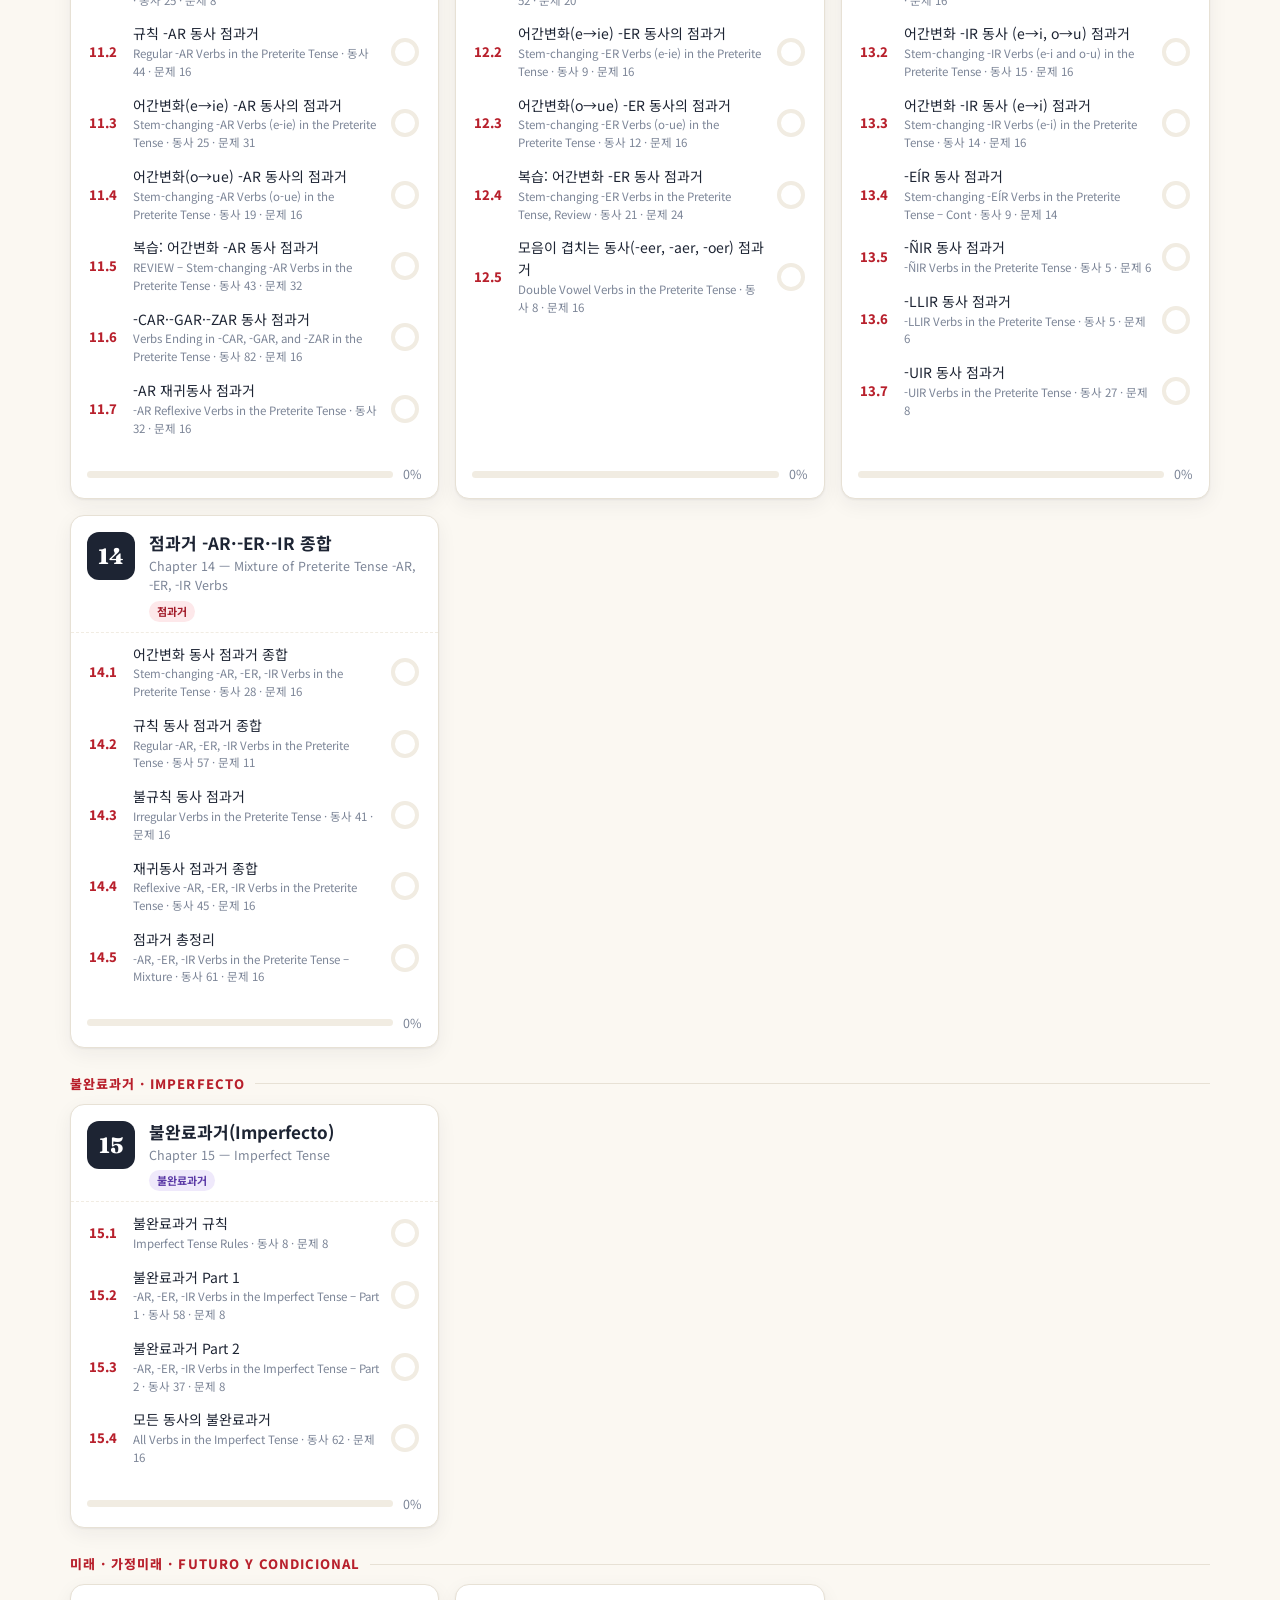
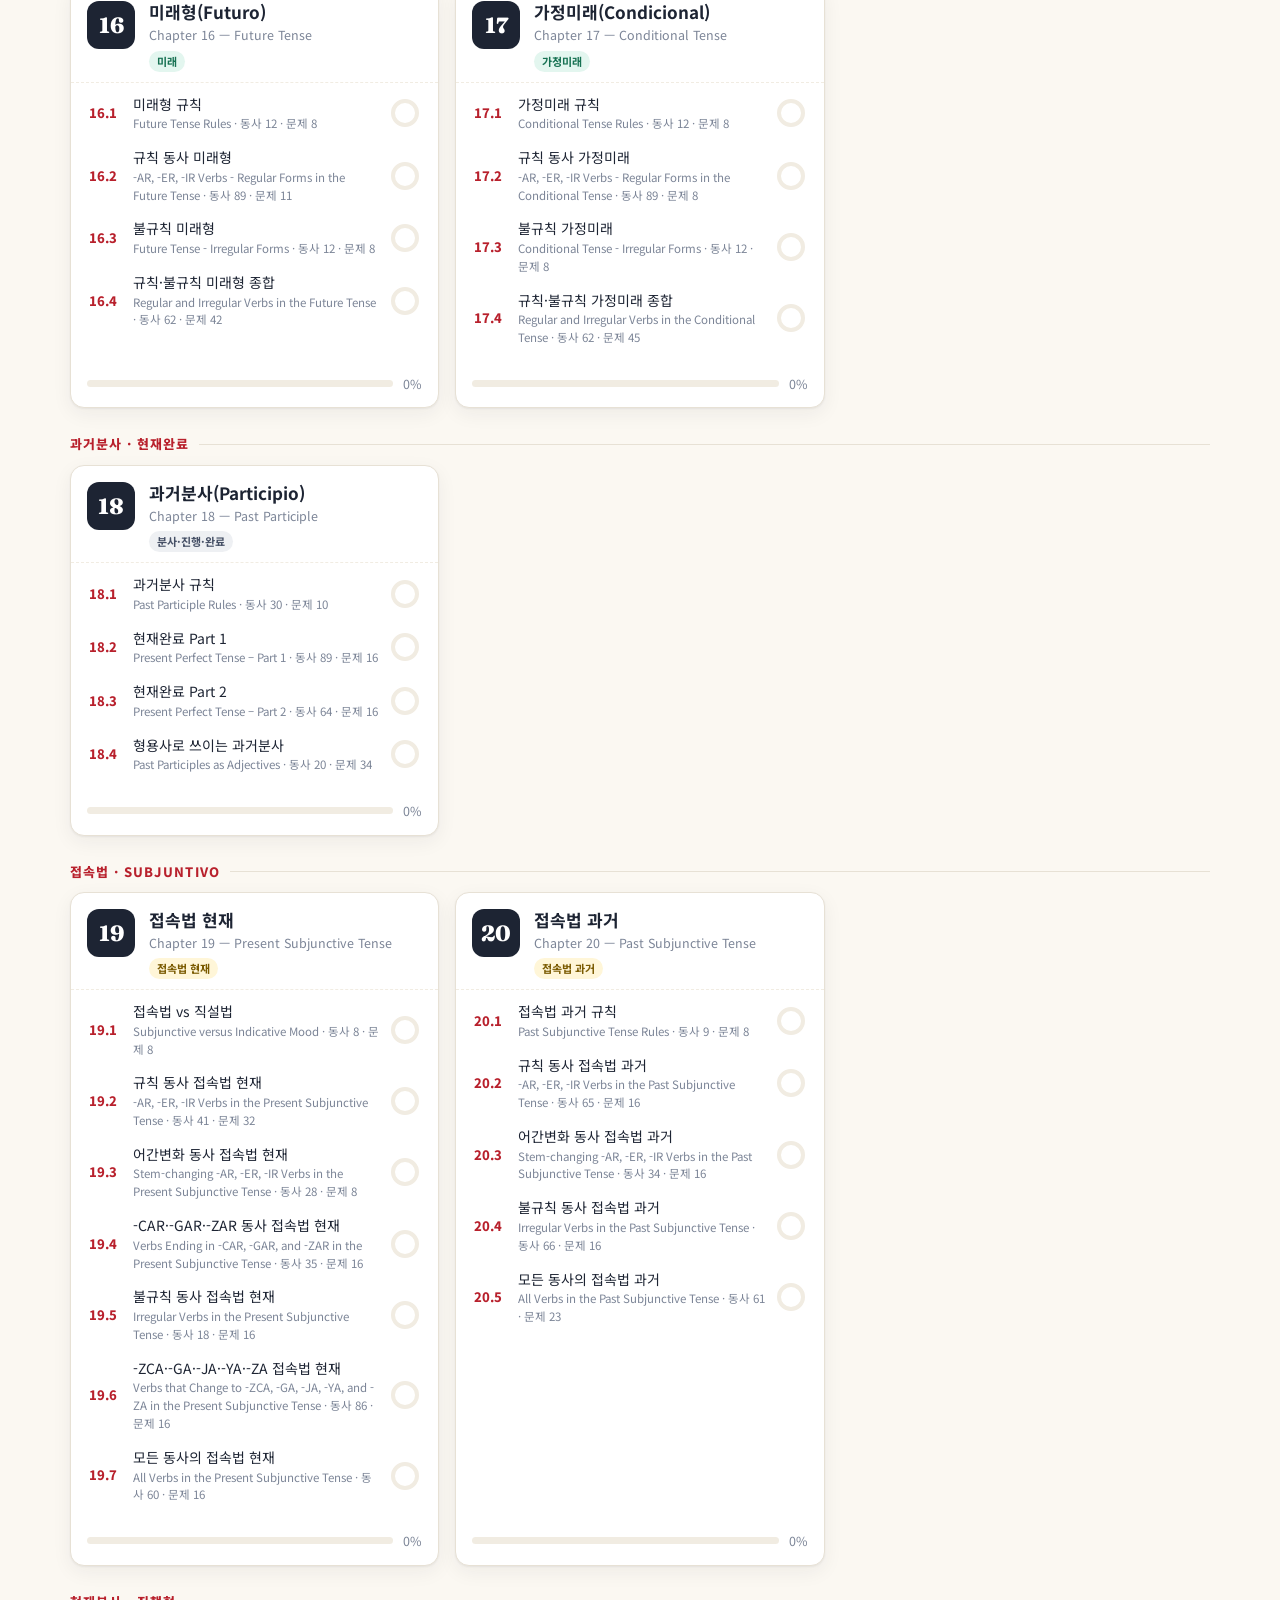
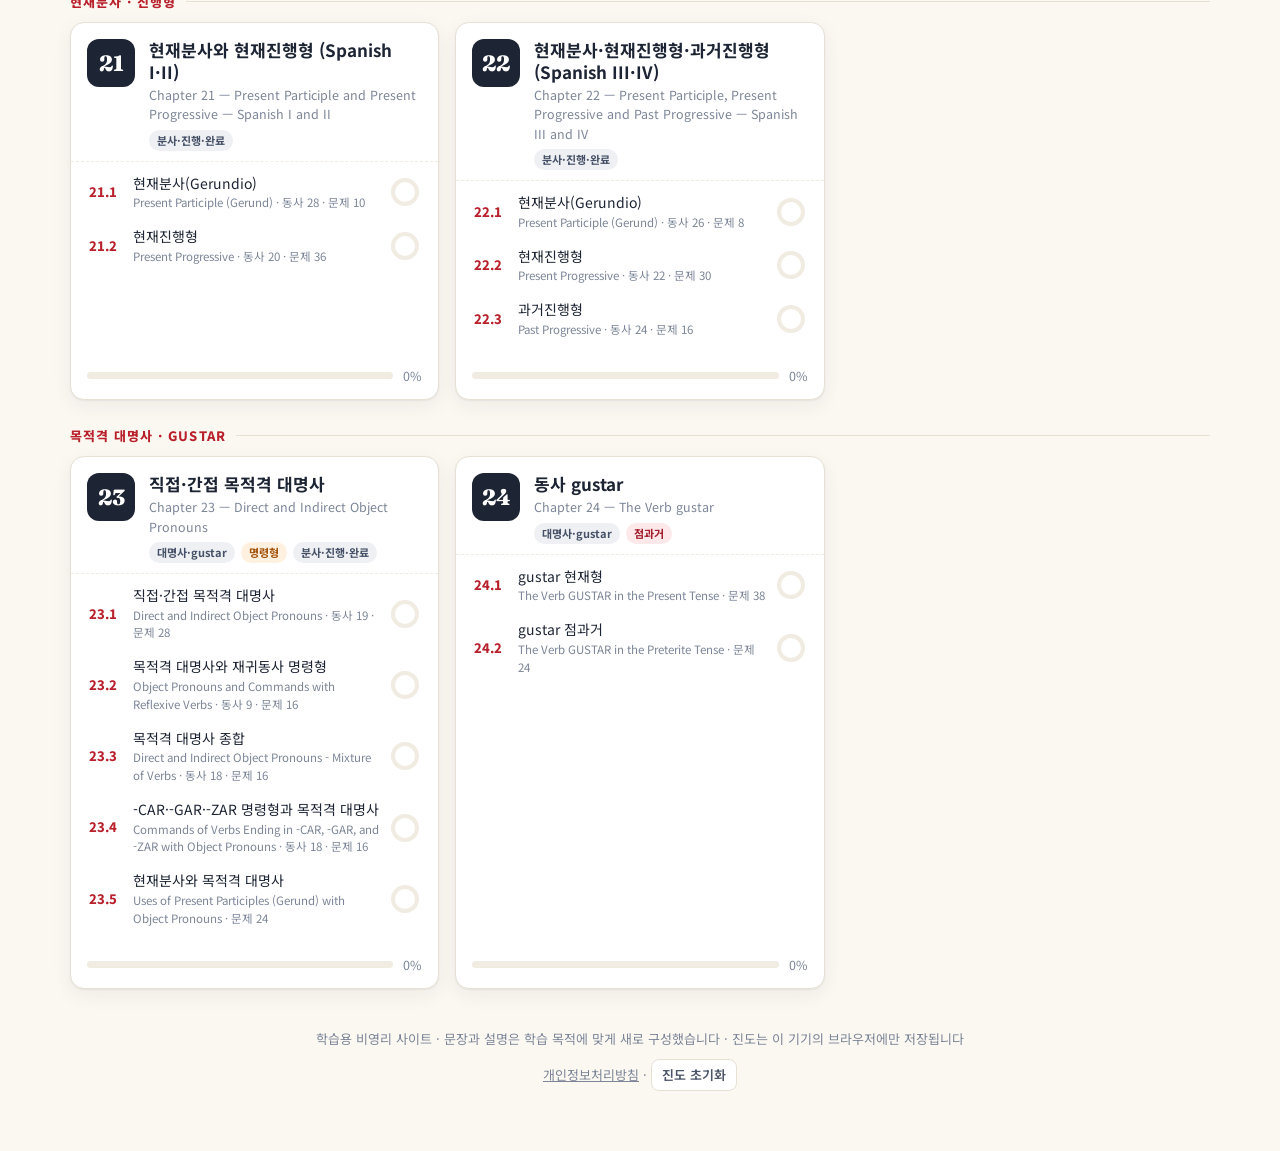
==== commit d1dfa6f7: "Make site an installable PWA (manifest, icons, offline service worker, install button, privacy polic" ====
--- a/index.html
+++ b/index.html
@@ -9,6 +9,14 @@
 <link rel="preconnect" href="https://fonts.gstatic.com" crossorigin>
 <link href="https://fonts.googleapis.com/css2?family=Fraunces:ital,opsz,wght@0,9..144,600;0,9..144,800;1,9..144,700&family=Noto+Sans+KR:wght@400;500;700;800&display=swap" rel="stylesheet">
 <link rel="icon" href="favicon.svg" type="image/svg+xml">
+<link rel="manifest" href="manifest.webmanifest">
+<meta name="theme-color" content="#b8202c">
+<meta name="apple-mobile-web-app-capable" content="yes">
+<meta name="mobile-web-app-capable" content="yes">
+<meta name="apple-mobile-web-app-title" content="Verbos 360">
+<meta name="apple-mobile-web-app-status-bar-style" content="default">
+<link rel="apple-touch-icon" href="icons/apple-touch-icon.png">
+
 <link rel="stylesheet" href="css/style.css">
 </head>
 <body>
@@ -45,13 +53,14 @@
 </main>
 <footer class="site">
   학습용 비영리 사이트 · 문장과 설명은 학습 목적에 맞게 새로 구성했습니다 · 진도는 이 기기의 브라우저에만 저장됩니다
-  <br><button class="btn sm" id="reset" style="margin-top:10px">진도 초기화</button>
+  <br><a href="privacy.html">개인정보처리방침</a> · <button class="btn sm" id="reset" style="margin-top:10px">진도 초기화</button>
 </footer>
 
 <script src="data/book.js"></script>
 <script src="js/common.js"></script>
 <script src="js/config.js"></script>
 <script src="js/chatbot.js" defer></script>
+<script src="js/pwa.js" defer></script>
 <script src="js/index.js"></script>
 </body>
 </html>
--- a/css/style.css
+++ b/css/style.css
@@ -92,7 +92,8 @@
 footer.site{padding:40px 0 60px;color:var(--ink-3);font-size:13px;text-align:center}
 
 /* ---------- chapter layout ---------- */
-.layout{display:grid;grid-template-columns:270px 1fr;gap:26px;padding:22px 0 80px}
+.layout{display:grid;grid-template-columns:270px minmax(0,1fr);gap:26px;padding-top:22px;padding-bottom:80px}
+.layout>main,.layout>nav{min-width:0}
 .sidenav{position:sticky;top:80px;align-self:start;max-height:calc(100vh - 100px);overflow:auto;background:var(--card);border:1px solid var(--line);border-radius:var(--r);padding:12px}
 .sidenav .ch-label{font-size:12px;color:var(--ink-3);font-weight:700;letter-spacing:.06em;text-transform:uppercase;padding:4px 8px}
 .sidenav h2{font-size:17px;margin:2px 8px 10px;line-height:1.3}
@@ -263,12 +264,22 @@
 .toast.show{opacity:1}
 
 @media (max-width:900px){
-  .layout{grid-template-columns:1fr}
-  .sidenav{position:static;max-height:none}
+  .layout{grid-template-columns:minmax(0,1fr);gap:14px;padding-top:12px;padding-left:12px;padding-right:12px}
+  .sidenav{position:static;max-height:none;display:flex;flex-wrap:nowrap;overflow-x:auto;gap:6px;padding:8px;align-items:center;-webkit-overflow-scrolling:touch}
+  .sidenav .chap-select{flex:0 0 auto;width:auto;max-width:220px;margin:0}
+  .sidenav .ch-label,.sidenav h2,.sidenav .chap-nav{display:none}
+  .sidenav a.s{flex:0 0 auto;white-space:nowrap;border:1px solid var(--line);padding:6px 10px}
+  .sidenav a.s>span:nth-child(2){max-width:150px;overflow:hidden;text-overflow:ellipsis}
   .howto{grid-template-columns:1fr 1fr}
   .hero-deco{display:none}
 }
 @media (max-width:560px){
+  .card-h,.card-b,.card-f{padding-left:12px;padding-right:12px}
+  ol.items>li{padding-left:34px}
+  .inp{min-width:100px}
+  .match-row select{min-width:0;width:100%}
+  .topbar .wrap{gap:6px}
+  .tb-btn{padding:7px 10px}
   .howto{grid-template-columns:1fr}
   .chapters{grid-template-columns:1fr}
   .brand small{display:none}
